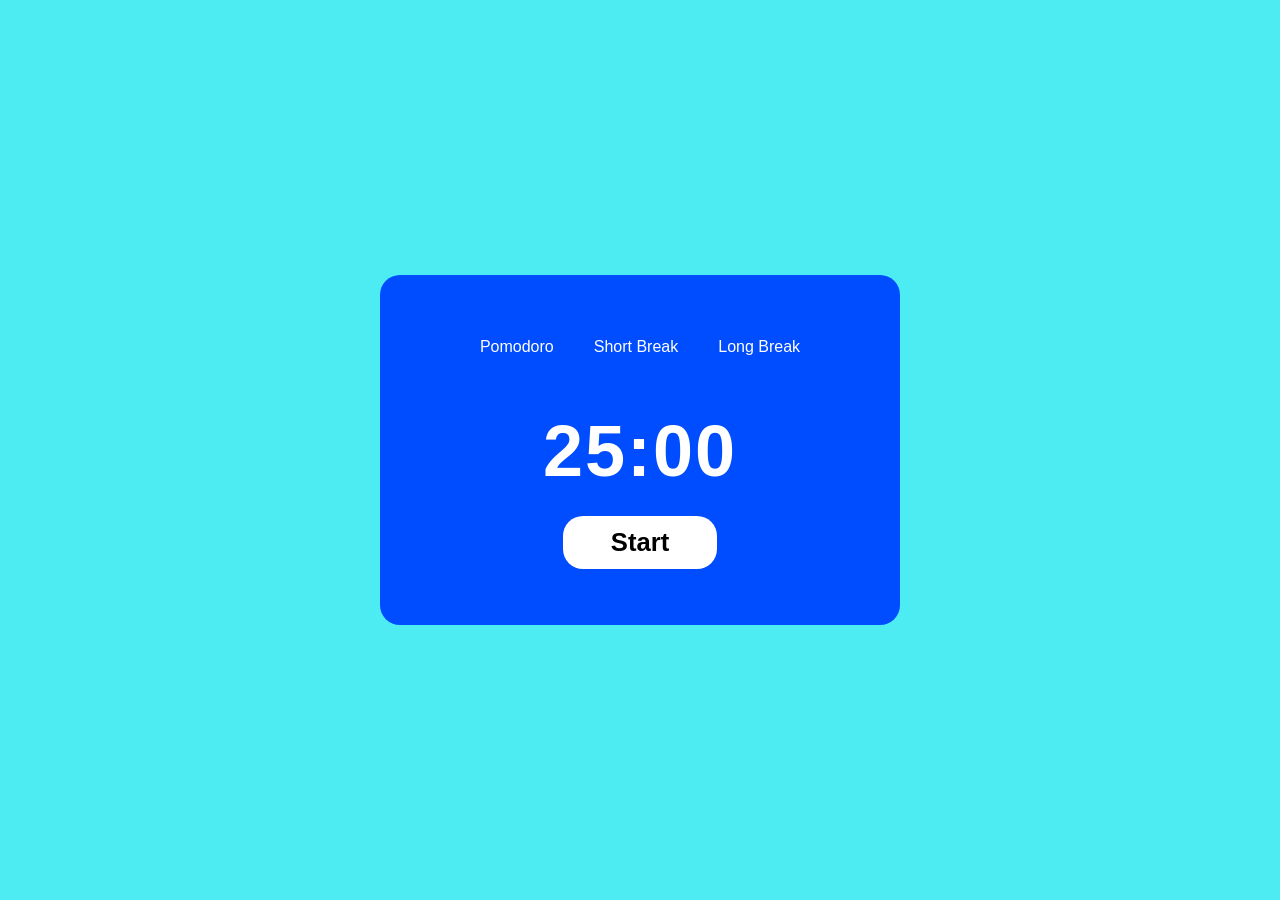
==== Projects/Pomodoro Timer/index.html @ e37a3a76 "Add Pomodoro Timer to Projects folder" ====
<!DOCTYPE html>
<html lang="en">
<head>
  <meta charset="UTF-8">
  <meta name="viewport" content="width=device-width, initial-scale=1.0">
  <title>Pomodoro Timer</title>
  <link rel="stylesheet" href="style.css">
</head>
<body>

  <main class="container">
    <div class="modes">
      <button type="button" class="mode-btn active" id="pomodoro-btn">Pomodoro</button>
      <button type="button" class="mode-btn" id="short-break-btn">Short Break</button>
      <button type="button" class="mode-btn" id="long-break-btn">Long Break</button>
    </div>
    <div id="timer">25:00</div>
    <button type="button" id="start-btn">Start</button>
  </main>

  <script src="script.js"></script>
</body>
</html>
---- Projects/Pomodoro Timer/style.css ----
* {
  box-sizing: border-box;
  margin: 0;
  padding: 0;
}

body {
  font-family: sans-serif;
  min-height: 100vh;
  display: flex;
  justify-content: center;
  align-items: center;
  background-color: rgb(77, 236, 242);
}

.container {
  display: flex;
  flex-direction: column;
  align-items: center;
  justify-content: center;
  gap: 1.5rem;
  background-color: rgb(0, 76, 255);
  padding: 40px 50px;
  width: 90%;
  max-width: 520px;
  min-height: 350px;
  border-radius: 20px;
}

.modes {
  display: flex;
  flex-direction: row;
  flex-wrap: nowrap;
  gap: 0.5rem;
  margin-bottom: 1.5rem;
  justify-content: center;
}

.mode-btn {
  background-color: transparent;
  color: #ffffff;
  border: none;
  font-size: 1rem;
  padding: 6px 16px;
  cursor: pointer;
  border-radius: 20px;
  font-weight: normal;
  white-space: nowrap;
  transition: all 0.2s ease;
}

.mode-btn:hover {
  background-color: rgba(0, 0, 0, 0.1);
}

#timer {
  font-size: 4.5rem;
  font-weight: bold;
  color: #ffffff;
  letter-spacing: 2px;
}

#start-btn {
  font-size: 1.6rem;
  font-weight: bold;
  border-radius: 20px;
  padding: 12px 48px;
  cursor: pointer;
  background-color: #ffffff;
  color: rgb(0, 0, 0);
  border: none;
  transition: all 0.2s ease;
}

#start-btn:hover {
  background-color: #000000;
  color: rgb(254, 254, 255);
  transform: translateY(-2px);
  box-shadow: 0 6px 16px rgba(0, 0, 0, 0.2);
}

@media (max-width: 480px) {
  .container {
    padding: 30px 20px;
    width: 95%;
    min-height: auto;
    gap: 1.2rem;
  }

  .modes {
    flex-direction: column;
    width: 100%;
    align-items: center;
    gap: 0.6rem;
    margin-bottom: 1rem;
  }

  .mode-btn {
    font-size: 1rem;
    padding: 8px 16px;
    width: 100%;
    max-width: 220px;
    text-align: center;
  }

  #pomodoro-btn {
    font-size: 0;
  }

  #pomodoro-btn::before {
    content: "Focus";
    font-size: 1rem;
  }

  #short-break-btn {
    font-size: 0;
  }

  #short-break-btn::before {
    content: "Short";
    font-size: 1rem;
  }

  #long-break-btn {
    font-size: 0;
  }

  #long-break-btn::before {
    content: "Long";
    font-size: 1rem;
  }

  #timer {
    font-size: 3.2rem;
  }

  #start-btn {
    font-size: 1.3rem;
    padding: 10px 36px;
  }
}
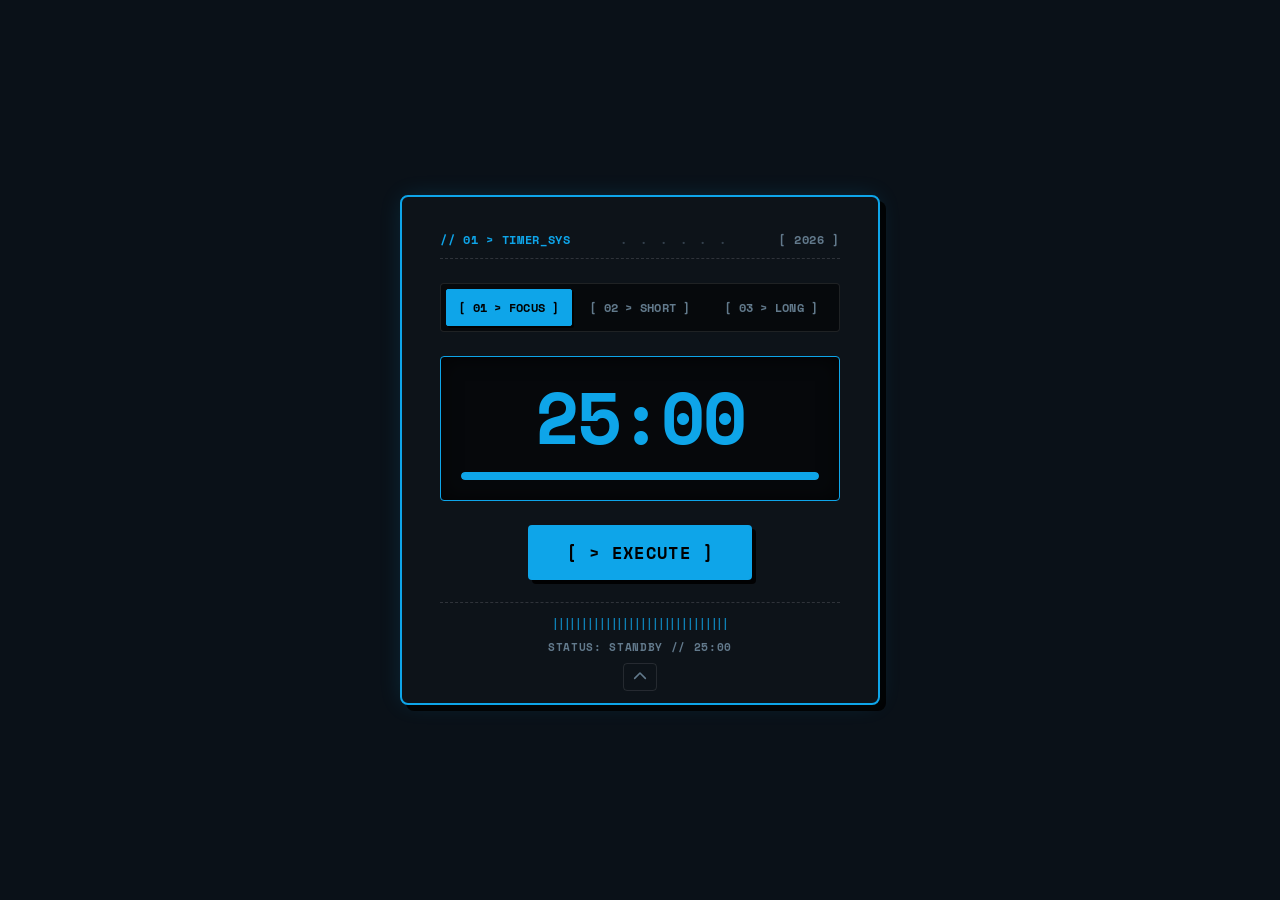
==== commit 4161a668: "Update Pomodoro Timer to Retro Brutalist UI with streamlined single progress bar and responsive layo" ====
--- a/Projects/Pomodoro Timer/index.html
+++ b/Projects/Pomodoro Timer/index.html
@@ -3,21 +3,89 @@
 <head>
   <meta charset="UTF-8">
   <meta name="viewport" content="width=device-width, initial-scale=1.0">
-  <title>Pomodoro Timer</title>
-  <link rel="stylesheet" href="style.css">
+  <title>[ 25:00 ] POMODORO // SYS</title>
+  <link rel="preconnect" href="https://fonts.googleapis.com">
+  <link rel="preconnect" href="https://fonts.gstatic.com" crossorigin>
+  <link href="https://fonts.googleapis.com/css2?family=Space+Mono:ital,wght@0,400;0,700;1,400&display=swap" rel="stylesheet">
+  <link rel="stylesheet" href="style.css?v=3">
 </head>
-<body>
+<body class="theme-pomodoro">
 
-  <main class="container">
-    <div class="modes">
-      <button type="button" class="mode-btn active" id="pomodoro-btn">Pomodoro</button>
-      <button type="button" class="mode-btn" id="short-break-btn">Short Break</button>
-      <button type="button" class="mode-btn" id="long-break-btn">Long Break</button>
+  <main class="container" id="main-container">
+    <!-- Full Expanded View -->
+    <div class="expanded-view" id="expanded-view">
+      
+      <!-- Terminal ASCII Header Meta -->
+      <div class="terminal-header">
+        <span class="term-tag">
+          <span class="text-full">// 01 > TIMER_SYS</span>
+          <span class="text-short">// TIMER_SYS</span>
+        </span>
+        <span class="term-dots">. . . . . .</span>
+        <span class="term-meta">[ 2026 ]</span>
+      </div>
+
+      <!-- Mode Selector Blocks -->
+      <div class="modes">
+        <button type="button" class="mode-btn active" id="pomodoro-btn">
+          <span class="btn-text-full">[ 01 > FOCUS ]</span>
+          <span class="btn-text-short">01 FOCUS</span>
+        </button>
+        <button type="button" class="mode-btn" id="short-break-btn">
+          <span class="btn-text-full">[ 02 > SHORT ]</span>
+          <span class="btn-text-short">02 SHORT</span>
+        </button>
+        <button type="button" class="mode-btn" id="long-break-btn">
+          <span class="btn-text-full">[ 03 > LONG ]</span>
+          <span class="btn-text-short">03 LONG</span>
+        </button>
+      </div>
+
+      <!-- Timer Display & Single Progress Bar -->
+      <div class="timer-box-frame" id="timer-box-frame">
+        <div id="timer">25:00</div>
+        <div class="progress-bar-track">
+          <div class="progress-bar-fill" id="progress-bar-fill"></div>
+        </div>
+      </div>
+
+      <!-- Action Mechanical Button -->
+      <button type="button" id="start-btn">
+        <span class="btn-text-full">[ > EXECUTE ]</span>
+        <span class="btn-text-short">START</span>
+      </button>
+
+      <!-- Terminal ASCII Footer Barcode & Status -->
+      <div class="terminal-footer">
+        <div class="term-barcode" aria-hidden="true">||||||||||||||||||||||||||||||</div>
+        <div class="term-status" id="term-status">
+          <span class="status-full">STATUS: STANDBY // READY</span>
+          <span class="status-short">READY // 25:00</span>
+        </div>
+      </div>
     </div>
-    <div id="timer">25:00</div>
-    <button type="button" id="start-btn">Start</button>
+
+    <!-- Minimal Collapse / Expand Button (Bottom-Center Aligned) -->
+    <button type="button" class="collapse-btn" id="collapse-btn" aria-label="Toggle minimal view" title="Toggle Minimal View">
+      <svg class="collapse-icon-expanded" viewBox="0 0 24 24" width="16" height="16" stroke="currentColor" stroke-width="2.4" fill="none" stroke-linecap="round" stroke-linejoin="round">
+        <polyline points="4 14 12 6 20 14"></polyline>
+      </svg>
+    </button>
+
+    <!-- Ultra-Minimal Collapsed Zen Pill View -->
+    <div class="collapsed-view" id="collapsed-view" role="button" tabindex="0" title="Click to expand">
+      <span class="collapsed-dot"></span>
+      <span class="collapsed-timer" id="collapsed-timer">25:00</span>
+      <span class="collapsed-mode" id="collapsed-mode">
+        <span class="mode-full">// POMODORO</span>
+        <span class="mode-short">// POM</span>
+      </span>
+      <svg class="expand-icon" viewBox="0 0 24 24" width="14" height="14" stroke="currentColor" stroke-width="2.4" fill="none" stroke-linecap="round" stroke-linejoin="round">
+        <polyline points="6 9 12 15 18 9"></polyline>
+      </svg>
+    </div>
   </main>
 
-  <script src="script.js"></script>
+  <script src="script.js?v=3"></script>
 </body>
 </html>
--- a/Projects/Pomodoro Timer/style.css
+++ b/Projects/Pomodoro Timer/style.css
@@ -4,138 +4,610 @@
   padding: 0;
 }
 
+:root {
+  --font-family: 'Space Mono', monospace, ui-monospace, SFMono-Regular, Menlo, monospace;
+  --transition-smooth: 0.5s cubic-bezier(0.4, 0, 0.2, 1);
+}
+
+/* ----------------------------------------------------
+   Brutalist Terminal Color Palettes (Preserved Exact Colors)
+----------------------------------------------------- */
+
+/* Focus / Pomodoro: Electric Lagoon Blue & Deep Midnight Slate */
+body.theme-pomodoro {
+  --bg-color: #0A1118;
+  --card-bg: rgba(14, 20, 26, 0.94);
+  --card-border: #0EA5E9;
+  --card-shadow: 6px 6px 0px rgba(0, 0, 0, 0.85), 0 0 24px -4px rgba(14, 165, 233, 0.2);
+  --text-main: #0EA5E9;
+  --text-muted: #627A8C;
+  --ghost-hover-bg: rgba(14, 165, 233, 0.12);
+  --btn-active-bg: #0EA5E9;
+  --btn-active-text: #000000;
+  --start-btn-bg: #0EA5E9;
+  --start-btn-text: #000000;
+  --start-btn-hover: #38BDF8;
+}
+
+/* Short Break: Sea-Glass Teal & Deep Teal Onyx */
+body.theme-short-break {
+  --bg-color: #0A1313;
+  --card-bg: rgba(14, 22, 22, 0.94);
+  --card-border: #14B8A6;
+  --card-shadow: 6px 6px 0px rgba(0, 0, 0, 0.85), 0 0 24px -4px rgba(20, 184, 166, 0.2);
+  --text-main: #14B8A6;
+  --text-muted: #648280;
+  --ghost-hover-bg: rgba(20, 184, 166, 0.12);
+  --btn-active-bg: #14B8A6;
+  --btn-active-text: #000000;
+  --start-btn-bg: #14B8A6;
+  --start-btn-text: #000000;
+  --start-btn-hover: #2DD4BF;
+}
+
+/* Long Break: Emerald Sage & Deep Forest Charcoal */
+body.theme-long-break {
+  --bg-color: #0D1311;
+  --card-bg: rgba(14, 22, 19, 0.94);
+  --card-border: #10B981;
+  --card-shadow: 6px 6px 0px rgba(0, 0, 0, 0.85), 0 0 24px -4px rgba(16, 185, 129, 0.2);
+  --text-main: #10B981;
+  --text-muted: #658579;
+  --ghost-hover-bg: rgba(16, 185, 129, 0.12);
+  --btn-active-bg: #10B981;
+  --btn-active-text: #000000;
+  --start-btn-bg: #10B981;
+  --start-btn-text: #000000;
+  --start-btn-hover: #34D399;
+}
+
+/* ----------------------------------------------------
+   Base Layout & Animated Background
+----------------------------------------------------- */
+
 body {
-  font-family: sans-serif;
+  font-family: var(--font-family);
   min-height: 100vh;
   display: flex;
   justify-content: center;
   align-items: center;
-  background-color: rgb(77, 236, 242);
-}
-
+  background-color: var(--bg-color);
+  color: var(--text-main);
+  transition: background-color var(--transition-smooth), color var(--transition-smooth);
+  padding: 1.5rem;
+  -webkit-font-smoothing: antialiased;
+}
+
+/* Brutalist Technical Container */
 .container {
+  position: relative;
   display: flex;
   flex-direction: column;
   align-items: center;
   justify-content: center;
+  gap: 1.6rem;
+  background-color: var(--card-bg);
+  backdrop-filter: blur(16px);
+  -webkit-backdrop-filter: blur(16px);
+  border: 2px solid var(--card-border);
+  box-shadow: var(--card-shadow);
+  padding: 34px 38px 48px 38px;
+  width: 100%;
+  max-width: 480px;
+  border-radius: 8px;
+  transition: max-width 0.4s cubic-bezier(0.4, 0, 0.2, 1),
+              padding 0.4s cubic-bezier(0.4, 0, 0.2, 1),
+              border-radius 0.4s cubic-bezier(0.4, 0, 0.2, 1),
+              background-color var(--transition-smooth),
+              border-color var(--transition-smooth),
+              box-shadow var(--transition-smooth),
+              transform 0.2s ease;
+}
+
+/* Minimal Collapse Trigger Button (Permanent Bottom-Center Alignment) */
+.collapse-btn {
+  position: absolute;
+  bottom: 12px;
+  left: 50%;
+  transform: translateX(-50%);
+  background: transparent;
+  border: 1px solid rgba(255, 255, 255, 0.1);
+  color: var(--text-muted);
+  padding: 5px 8px;
+  border-radius: 4px;
+  cursor: pointer;
+  display: flex;
+  align-items: center;
+  justify-content: center;
+  transition: all 0.2s ease;
+  z-index: 10;
+}
+
+.collapse-btn:hover {
+  color: var(--text-main);
+  background: rgba(255, 255, 255, 0.08);
+  border-color: var(--btn-active-bg);
+  transform: translateX(-50%) scale(1.1);
+}
+
+.collapse-btn:active {
+  transform: translateX(-50%) scale(0.92);
+}
+
+/* Expanded View Content */
+.expanded-view {
+  display: flex;
+  flex-direction: column;
+  align-items: center;
   gap: 1.5rem;
-  background-color: rgb(0, 76, 255);
-  padding: 40px 50px;
-  width: 90%;
-  max-width: 520px;
-  min-height: 350px;
-  border-radius: 20px;
-}
+  width: 100%;
+  opacity: 1;
+  transition: opacity 0.3s ease;
+}
+
+/* Terminal Header Metadata */
+.terminal-header {
+  display: flex;
+  justify-content: space-between;
+  align-items: center;
+  width: 100%;
+  font-size: 0.72rem;
+  font-weight: 700;
+  letter-spacing: 0.06em;
+  color: var(--text-muted);
+  padding-bottom: 10px;
+  border-bottom: 1px dashed rgba(255, 255, 255, 0.14);
+  gap: 0.4rem;
+  white-space: nowrap;
+}
+
+.term-tag {
+  color: var(--text-main);
+  flex-shrink: 0;
+}
+
+.term-dots {
+  flex: 1;
+  text-align: center;
+  letter-spacing: 0.25em;
+  opacity: 0.45;
+  overflow: hidden;
+  text-overflow: clip;
+  white-space: nowrap;
+  user-select: none;
+}
+
+.term-meta {
+  color: var(--text-muted);
+  flex-shrink: 0;
+}
+
+/* Terminal Footer Barcode & Status */
+.terminal-footer {
+  display: flex;
+  flex-direction: column;
+  align-items: center;
+  gap: 6px;
+  width: 100%;
+  padding-top: 12px;
+  border-top: 1px dashed rgba(255, 255, 255, 0.14);
+  margin-top: -2px;
+}
+
+.term-barcode {
+  font-size: 0.7rem;
+  letter-spacing: -0.1em;
+  color: var(--btn-active-bg);
+  opacity: 0.75;
+  font-weight: 700;
+  overflow: hidden;
+  white-space: nowrap;
+  width: 100%;
+  text-align: center;
+  user-select: none;
+}
+
+.term-status {
+  font-size: 0.7rem;
+  font-weight: 700;
+  letter-spacing: 0.06em;
+  color: var(--text-muted);
+  text-transform: uppercase;
+  text-align: center;
+  white-space: nowrap;
+  overflow: hidden;
+  text-overflow: ellipsis;
+  max-width: 100%;
+}
+
+/* Collapsed Mini Zen Pill View */
+.collapsed-view {
+  display: none;
+  align-items: center;
+  justify-content: space-between;
+  gap: 0.85rem;
+  width: 100%;
+  cursor: pointer;
+  user-select: none;
+  opacity: 0;
+  transition: opacity 0.3s ease;
+}
+
+.collapsed-dot {
+  width: 8px;
+  height: 8px;
+  border-radius: 2px;
+  background-color: var(--btn-active-bg);
+  box-shadow: 0 0 10px var(--btn-active-bg);
+  flex-shrink: 0;
+}
+
+.collapsed-timer {
+  font-size: 1.22rem;
+  font-weight: 700;
+  color: var(--text-main);
+  letter-spacing: -0.02em;
+  font-variant-numeric: tabular-nums;
+  line-height: 1;
+}
+
+.collapsed-mode {
+  font-size: 0.75rem;
+  font-weight: 700;
+  color: var(--text-muted);
+  text-transform: uppercase;
+  letter-spacing: 0.08em;
+  white-space: nowrap;
+}
+
+.mode-short {
+  display: none;
+}
+
+.mode-full {
+  display: inline;
+}
+
+.expand-icon {
+  color: var(--text-muted);
+  transition: transform 0.2s ease, color 0.2s ease;
+  flex-shrink: 0;
+}
+
+/* Collapsed State Transformations */
+.container.is-collapsed {
+  max-width: 255px;
+  padding: 10px 18px;
+  border-radius: 4px;
+  gap: 0;
+  cursor: pointer;
+  box-shadow: 4px 4px 0px rgba(0, 0, 0, 0.9), 0 0 16px -2px var(--btn-active-bg);
+}
+
+.container.is-collapsed:hover {
+  transform: translate(-1px, -1px);
+  box-shadow: 5px 5px 0px rgba(0, 0, 0, 0.95), 0 0 22px -2px var(--btn-active-bg);
+}
+
+.container.is-collapsed .collapse-btn,
+.container.is-collapsed .expanded-view {
+  display: none;
+}
+
+.container.is-collapsed .collapsed-view {
+  display: flex;
+  opacity: 1;
+}
+
+.container.is-collapsed:hover .expand-icon {
+  transform: translateY(2px);
+  color: var(--text-main);
+}
+
+/* ----------------------------------------------------
+   Mode Switcher Ghost Buttons (Terminal Selectors)
+----------------------------------------------------- */
 
 .modes {
-  display: flex;
-  flex-direction: row;
-  flex-wrap: nowrap;
-  gap: 0.5rem;
-  margin-bottom: 1.5rem;
+  display: grid;
+  grid-template-columns: repeat(3, 1fr);
+  align-items: center;
+  gap: 0.35rem;
+  width: 100%;
+  background-color: rgba(0, 0, 0, 0.5);
+  padding: 5px;
+  border-radius: 4px;
+  border: 1px solid rgba(255, 255, 255, 0.1);
+  transition: all var(--transition-smooth);
+}
+
+.mode-btn {
+  display: flex;
+  align-items: center;
   justify-content: center;
-}
-
-.mode-btn {
+  text-align: center;
   background-color: transparent;
-  color: #ffffff;
-  border: none;
-  font-size: 1rem;
-  padding: 6px 16px;
+  color: var(--text-muted);
+  border: 1px solid transparent;
+  font-family: inherit;
+  font-size: clamp(0.72rem, 1.8vw, 0.78rem);
+  font-weight: 700;
+  padding: 8px 4px;
   cursor: pointer;
-  border-radius: 20px;
-  font-weight: normal;
+  border-radius: 2px;
   white-space: nowrap;
-  transition: all 0.2s ease;
-}
-
-.mode-btn:hover {
-  background-color: rgba(0, 0, 0, 0.1);
+  letter-spacing: 0.02em;
+  text-transform: uppercase;
+  overflow: hidden;
+  text-overflow: ellipsis;
+  transition: all 0.1s steps(2);
+}
+
+.mode-btn:hover:not(.active) {
+  background-color: var(--ghost-hover-bg);
+  color: #FFFFFF;
+  border-color: rgba(255, 255, 255, 0.15);
+}
+
+.mode-btn.active {
+  background-color: var(--btn-active-bg);
+  color: #000000;
+  border-color: var(--btn-active-bg);
+  box-shadow: 2px 2px 0px rgba(0, 0, 0, 0.9);
+}
+
+/* ----------------------------------------------------
+   Timer Display & Clean Single Progress Bar
+----------------------------------------------------- */
+
+.timer-box-frame {
+  display: flex;
+  flex-direction: column;
+  align-items: center;
+  justify-content: center;
+  width: 100%;
+  background-color: rgba(0, 0, 0, 0.55);
+  border: 1px solid var(--card-border);
+  border-radius: 4px;
+  padding: 24px 20px 20px 20px;
+  gap: 1.2rem;
+  box-shadow: inset 0 0 20px rgba(0, 0, 0, 0.7);
+  transition: border-color var(--transition-smooth);
 }
 
 #timer {
+  font-family: inherit;
   font-size: 4.5rem;
-  font-weight: bold;
-  color: #ffffff;
-  letter-spacing: 2px;
-}
+  font-weight: 700;
+  color: var(--text-main);
+  letter-spacing: -0.03em;
+  font-variant-numeric: tabular-nums;
+  line-height: 1;
+  user-select: none;
+  text-align: center;
+  transition: color var(--transition-smooth);
+}
+
+/* Simple Single Progress Bar Track & Fill */
+.progress-bar-track {
+  width: 100%;
+  height: 8px;
+  background-color: rgba(255, 255, 255, 0.1);
+  border-radius: 4px;
+  overflow: hidden;
+}
+
+.progress-bar-fill {
+  height: 100%;
+  width: 100%;
+  background-color: var(--btn-active-bg);
+  border-radius: 4px;
+  transition: width 0.08s linear, background-color var(--transition-smooth);
+}
+
+/* ----------------------------------------------------
+   Start / Action Mechanical Brutalist Button
+----------------------------------------------------- */
 
 #start-btn {
-  font-size: 1.6rem;
-  font-weight: bold;
-  border-radius: 20px;
-  padding: 12px 48px;
+  display: inline-flex;
+  align-items: center;
+  justify-content: center;
+  font-family: inherit;
+  font-size: 1.08rem;
+  font-weight: 700;
+  letter-spacing: 0.08em;
+  text-transform: uppercase;
+  border-radius: 4px;
+  padding: 13px 36px;
+  min-width: 220px;
+  max-width: 100%;
   cursor: pointer;
-  background-color: #ffffff;
-  color: rgb(0, 0, 0);
-  border: none;
-  transition: all 0.2s ease;
+  background-color: var(--start-btn-bg);
+  color: #000000;
+  border: 2px solid var(--btn-active-bg);
+  box-shadow: 4px 4px 0px rgba(0, 0, 0, 0.9);
+  transition: transform 0.1s steps(2),
+              box-shadow 0.1s steps(2),
+              background-color var(--transition-smooth);
+  will-change: transform, box-shadow;
+  white-space: nowrap;
 }
 
 #start-btn:hover {
-  background-color: #000000;
-  color: rgb(254, 254, 255);
-  transform: translateY(-2px);
-  box-shadow: 0 6px 16px rgba(0, 0, 0, 0.2);
-}
+  background-color: var(--start-btn-hover);
+  transform: translate(-2px, -2px);
+  box-shadow: 6px 6px 0px rgba(0, 0, 0, 0.9);
+}
+
+#start-btn:active {
+  transform: translate(3px, 3px);
+  box-shadow: 1px 1px 0px rgba(0, 0, 0, 0.9);
+}
+
+/* ----------------------------------------------------
+   Responsive Full/Short Text Toggles
+----------------------------------------------------- */
+
+.text-short,
+.btn-text-short,
+.status-short {
+  display: none;
+}
+
+.text-full,
+.btn-text-full,
+.status-full {
+  display: inline;
+}
+
+/* ----------------------------------------------------
+   Responsive Mobile Adjustments (Brutalist Terminal Layout)
+----------------------------------------------------- */
 
 @media (max-width: 480px) {
+  .text-full,
+  .btn-text-full,
+  .status-full {
+    display: none !important;
+  }
+
+  .text-short,
+  .btn-text-short,
+  .status-short {
+    display: inline !important;
+  }
+
   .container {
-    padding: 30px 20px;
-    width: 95%;
-    min-height: auto;
+    width: 100%;
+    max-width: 320px;
+    padding: 22px 18px 46px 18px;
+    border-radius: 6px;
     gap: 1.2rem;
   }
 
+  /* Terminal Header on mobile: Show ONLY // TIMER_SYS */
+  .term-dots,
+  .term-meta {
+    display: none !important;
+  }
+
+  .terminal-header {
+    justify-content: center;
+    width: 100%;
+    text-align: center;
+  }
+
+  .term-tag {
+    font-size: 0.75rem;
+    letter-spacing: 0.08em;
+    text-align: center;
+    width: 100%;
+  }
+
   .modes {
+    display: flex;
     flex-direction: column;
     width: 100%;
+    align-items: stretch;
+    gap: 0.35rem;
+    padding: 4px;
+    border-radius: 4px;
+  }
+
+  .mode-btn {
+    width: 100%;
+    text-align: center;
+    padding: 9px 12px;
+    font-size: 0.8rem;
+    letter-spacing: 0.04em;
+  }
+
+  /* Brutalist Timer Box on Mobile */
+  .timer-box-frame {
+    padding: 16px 14px 14px 14px;
+    gap: 0.75rem;
+    border-radius: 4px;
+  }
+
+  /* Perfectly Centered & Sized Timer Display */
+  #timer {
+    font-size: clamp(2.4rem, 12vw, 3.0rem);
+    text-align: center;
+    width: 100%;
+    letter-spacing: -0.01em;
+    line-height: 1;
+    display: flex;
     align-items: center;
-    gap: 0.6rem;
-    margin-bottom: 1rem;
-  }
-
-  .mode-btn {
-    font-size: 1rem;
-    padding: 8px 16px;
+    justify-content: center;
+    margin: 0 auto;
+  }
+
+  .progress-bar-track {
+    height: 6px;
+  }
+
+  #start-btn {
+    font-size: 0.96rem;
+    padding: 11px 24px;
     width: 100%;
-    max-width: 220px;
-    text-align: center;
-  }
-
-  #pomodoro-btn {
-    font-size: 0;
-  }
-
-  #pomodoro-btn::before {
-    content: "Focus";
-    font-size: 1rem;
-  }
-
-  #short-break-btn {
-    font-size: 0;
-  }
-
-  #short-break-btn::before {
-    content: "Short";
-    font-size: 1rem;
-  }
-
-  #long-break-btn {
-    font-size: 0;
-  }
-
-  #long-break-btn::before {
-    content: "Long";
-    font-size: 1rem;
-  }
-
-  #timer {
-    font-size: 3.2rem;
-  }
-
-  #start-btn {
-    font-size: 1.3rem;
-    padding: 10px 36px;
-  }
-}
+    max-width: 190px;
+    min-width: unset;
+    letter-spacing: 0.08em;
+  }
+
+  /* Terminal Footer on Mobile */
+  .terminal-footer {
+    gap: 5px;
+    padding-top: 10px;
+  }
+
+  .term-barcode {
+    font-size: 0.62rem;
+    letter-spacing: 0.02em;
+  }
+
+  .term-status {
+    font-size: 0.68rem;
+    letter-spacing: 0.04em;
+  }
+
+  /* Collapse Chevron Button: Bottom Spacing on Mobile */
+  .collapse-btn {
+    bottom: 10px;
+  }
+
+  /* Collapsed Capsule Mobile Optimization: 3-Letter Shortform & Fit */
+  .mode-full {
+    display: none !important;
+  }
+
+  .mode-short {
+    display: inline !important;
+  }
+
+  .container.is-collapsed {
+    max-width: 200px;
+    padding: 9px 14px !important;
+    gap: 0;
+    border-radius: 4px;
+  }
+
+  .container.is-collapsed .collapse-btn {
+    display: none !important;
+  }
+
+  .collapsed-view {
+    gap: 0.65rem;
+  }
+
+  .collapsed-timer {
+    font-size: 1.12rem;
+    letter-spacing: -0.01em;
+  }
+
+  .collapsed-mode {
+    font-size: 0.72rem;
+    letter-spacing: 0.08em;
+  }
+}
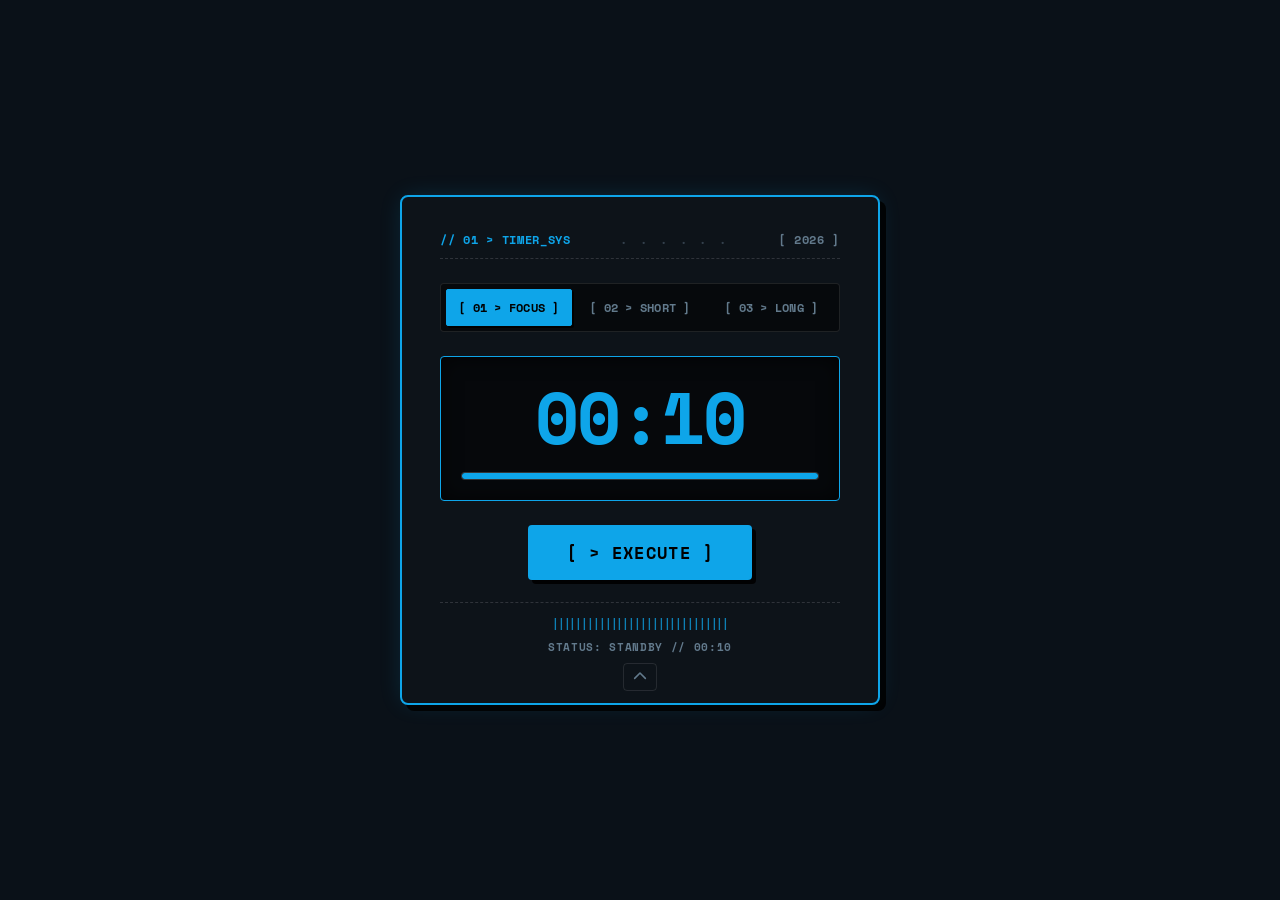
==== commit 1a080334: "Fix progress bar rendering, interval synchronization, and sub-second precision" ====
--- a/Projects/Pomodoro Timer/index.html
+++ b/Projects/Pomodoro Timer/index.html
@@ -3,11 +3,11 @@
 <head>
   <meta charset="UTF-8">
   <meta name="viewport" content="width=device-width, initial-scale=1.0">
-  <title>[ 25:00 ] POMODORO // SYS</title>
+  <title>[ 00:10 ] POMODORO // SYS</title>
   <link rel="preconnect" href="https://fonts.googleapis.com">
   <link rel="preconnect" href="https://fonts.gstatic.com" crossorigin>
   <link href="https://fonts.googleapis.com/css2?family=Space+Mono:ital,wght@0,400;0,700;1,400&display=swap" rel="stylesheet">
-  <link rel="stylesheet" href="style.css?v=3">
+  <link rel="stylesheet" href="style.css?v=5">
 </head>
 <body class="theme-pomodoro">
 
@@ -43,8 +43,8 @@
 
       <!-- Timer Display & Single Progress Bar -->
       <div class="timer-box-frame" id="timer-box-frame">
-        <div id="timer">25:00</div>
-        <div class="progress-bar-track">
+        <div id="timer">00:10</div>
+        <div class="progress-bar-track" role="progressbar" aria-valuenow="100" aria-valuemin="0" aria-valuemax="100" aria-label="Timer Progress">
           <div class="progress-bar-fill" id="progress-bar-fill"></div>
         </div>
       </div>
@@ -60,7 +60,7 @@
         <div class="term-barcode" aria-hidden="true">||||||||||||||||||||||||||||||</div>
         <div class="term-status" id="term-status">
           <span class="status-full">STATUS: STANDBY // READY</span>
-          <span class="status-short">READY // 25:00</span>
+          <span class="status-short">READY // 00:10</span>
         </div>
       </div>
     </div>
@@ -75,7 +75,7 @@
     <!-- Ultra-Minimal Collapsed Zen Pill View -->
     <div class="collapsed-view" id="collapsed-view" role="button" tabindex="0" title="Click to expand">
       <span class="collapsed-dot"></span>
-      <span class="collapsed-timer" id="collapsed-timer">25:00</span>
+      <span class="collapsed-timer" id="collapsed-timer">00:10</span>
       <span class="collapsed-mode" id="collapsed-mode">
         <span class="mode-full">// POMODORO</span>
         <span class="mode-short">// POM</span>
@@ -86,6 +86,6 @@
     </div>
   </main>
 
-  <script src="script.js?v=3"></script>
+  <script src="script.js?v=5"></script>
 </body>
 </html>
--- a/Projects/Pomodoro Timer/style.css
+++ b/Projects/Pomodoro Timer/style.css
@@ -392,17 +392,21 @@
 .progress-bar-track {
   width: 100%;
   height: 8px;
-  background-color: rgba(255, 255, 255, 0.1);
+  background-color: rgba(0, 0, 0, 0.65);
+  border: 1px solid rgba(255, 255, 255, 0.2);
   border-radius: 4px;
   overflow: hidden;
+  box-shadow: inset 0 1px 3px rgba(0, 0, 0, 0.85);
+  position: relative;
 }
 
 .progress-bar-fill {
   height: 100%;
   width: 100%;
   background-color: var(--btn-active-bg);
-  border-radius: 4px;
-  transition: width 0.08s linear, background-color var(--transition-smooth);
+  box-shadow: 0 0 8px var(--btn-active-bg);
+  border-radius: 2px;
+  transition: background-color var(--transition-smooth);
 }
 
 /* ----------------------------------------------------
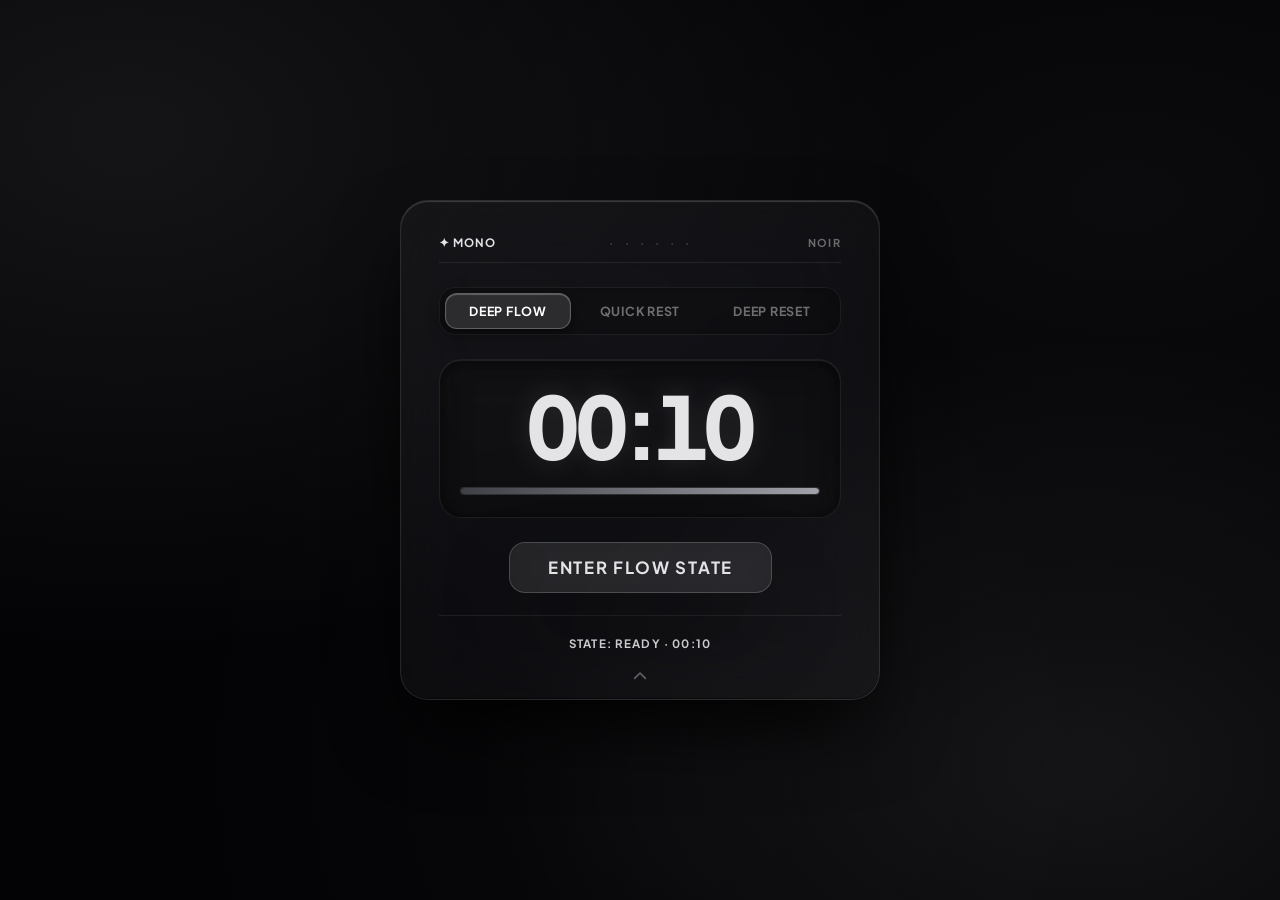
==== commit 4de19ece: "Update Pomodoro Timer to Monochrome Smoked Frosted Glass UI with minimal floating controls" ====
--- a/Projects/Pomodoro Timer/index.html
+++ b/Projects/Pomodoro Timer/index.html
@@ -3,11 +3,11 @@
 <head>
   <meta charset="UTF-8">
   <meta name="viewport" content="width=device-width, initial-scale=1.0">
-  <title>[ 00:10 ] POMODORO // SYS</title>
+  <title>00:10 · Monochrome Glass</title>
   <link rel="preconnect" href="https://fonts.googleapis.com">
   <link rel="preconnect" href="https://fonts.gstatic.com" crossorigin>
-  <link href="https://fonts.googleapis.com/css2?family=Space+Mono:ital,wght@0,400;0,700;1,400&display=swap" rel="stylesheet">
-  <link rel="stylesheet" href="style.css?v=5">
+  <link href="https://fonts.googleapis.com/css2?family=Plus+Jakarta+Sans:wght@400;500;600;700;800&family=Space+Mono:wght@400;700&display=swap" rel="stylesheet">
+  <link rel="stylesheet" href="style.css?v=16">
 </head>
 <body class="theme-pomodoro">
 
@@ -15,33 +15,33 @@
     <!-- Full Expanded View -->
     <div class="expanded-view" id="expanded-view">
       
-      <!-- Terminal ASCII Header Meta -->
+      <!-- Frosted Glass Monolithic Header -->
       <div class="terminal-header">
         <span class="term-tag">
-          <span class="text-full">// 01 > TIMER_SYS</span>
-          <span class="text-short">// TIMER_SYS</span>
+          <span class="text-full">✦ MONO </span>
+          <span class="text-short">✦ MONO</span>
         </span>
-        <span class="term-dots">. . . . . .</span>
-        <span class="term-meta">[ 2026 ]</span>
+        <span class="term-dots">· · · · · ·</span>
+        <span class="term-meta">NOIR </span>
       </div>
 
       <!-- Mode Selector Blocks -->
       <div class="modes">
         <button type="button" class="mode-btn active" id="pomodoro-btn">
-          <span class="btn-text-full">[ 01 > FOCUS ]</span>
-          <span class="btn-text-short">01 FOCUS</span>
+          <span class="btn-text-full">DEEP FLOW</span>
+          <span class="btn-text-short">FLOW</span>
         </button>
         <button type="button" class="mode-btn" id="short-break-btn">
-          <span class="btn-text-full">[ 02 > SHORT ]</span>
-          <span class="btn-text-short">02 SHORT</span>
+          <span class="btn-text-full">QUICK REST</span>
+          <span class="btn-text-short">REST</span>
         </button>
         <button type="button" class="mode-btn" id="long-break-btn">
-          <span class="btn-text-full">[ 03 > LONG ]</span>
-          <span class="btn-text-short">03 LONG</span>
+          <span class="btn-text-full">DEEP RESET</span>
+          <span class="btn-text-short">RESET</span>
         </button>
       </div>
 
-      <!-- Timer Display & Single Progress Bar -->
+      <!-- Timer Display & Glowing Progress Bar -->
       <div class="timer-box-frame" id="timer-box-frame">
         <div id="timer">00:10</div>
         <div class="progress-bar-track" role="progressbar" aria-valuenow="100" aria-valuemin="0" aria-valuemax="100" aria-label="Timer Progress">
@@ -49,18 +49,18 @@
         </div>
       </div>
 
-      <!-- Action Mechanical Button -->
+      <!-- Action Button -->
       <button type="button" id="start-btn">
-        <span class="btn-text-full">[ > EXECUTE ]</span>
-        <span class="btn-text-short">START</span>
+        <span class="btn-text-full">ENTER FLOW STATE</span>
+        <span class="btn-text-short">ENTER FLOW</span>
       </button>
 
-      <!-- Terminal ASCII Footer Barcode & Status -->
+      <!-- Ambient Glass Footer & Status -->
       <div class="terminal-footer">
-        <div class="term-barcode" aria-hidden="true">||||||||||||||||||||||||||||||</div>
+        <div class="term-barcode" aria-hidden="true"></div>
         <div class="term-status" id="term-status">
-          <span class="status-full">STATUS: STANDBY // READY</span>
-          <span class="status-short">READY // 00:10</span>
+          <span class="status-full">STATE: READY · 00:10</span>
+          <span class="status-short">READY · 00:10</span>
         </div>
       </div>
     </div>
@@ -77,8 +77,8 @@
       <span class="collapsed-dot"></span>
       <span class="collapsed-timer" id="collapsed-timer">00:10</span>
       <span class="collapsed-mode" id="collapsed-mode">
-        <span class="mode-full">// POMODORO</span>
-        <span class="mode-short">// POM</span>
+        <span class="mode-full">DEEP FLOW</span>
+        <span class="mode-short">FLOW</span>
       </span>
       <svg class="expand-icon" viewBox="0 0 24 24" width="14" height="14" stroke="currentColor" stroke-width="2.4" fill="none" stroke-linecap="round" stroke-linejoin="round">
         <polyline points="6 9 12 15 18 9"></polyline>
@@ -86,6 +86,6 @@
     </div>
   </main>
 
-  <script src="script.js?v=5"></script>
+  <script src="script.js?v=10"></script>
 </body>
 </html>
--- a/Projects/Pomodoro Timer/style.css
+++ b/Projects/Pomodoro Timer/style.css
@@ -5,80 +5,94 @@
 }
 
 :root {
-  --font-family: 'Space Mono', monospace, ui-monospace, SFMono-Regular, Menlo, monospace;
+  --font-display: 'Plus Jakarta Sans', -apple-system, BlinkMacSystemFont, 'Segoe UI', Roboto, sans-serif;
+  --font-mono: 'Space Mono', monospace;
   --transition-smooth: 0.5s cubic-bezier(0.4, 0, 0.2, 1);
 }
 
 /* ----------------------------------------------------
-   Brutalist Terminal Color Palettes (Preserved Exact Colors)
------------------------------------------------------ */
-
-/* Focus / Pomodoro: Electric Lagoon Blue & Deep Midnight Slate */
-body.theme-pomodoro {
-  --bg-color: #0A1118;
-  --card-bg: rgba(14, 20, 26, 0.94);
-  --card-border: #0EA5E9;
-  --card-shadow: 6px 6px 0px rgba(0, 0, 0, 0.85), 0 0 24px -4px rgba(14, 165, 233, 0.2);
-  --text-main: #0EA5E9;
-  --text-muted: #627A8C;
-  --ghost-hover-bg: rgba(14, 165, 233, 0.12);
-  --btn-active-bg: #0EA5E9;
-  --btn-active-text: #000000;
-  --start-btn-bg: #0EA5E9;
-  --start-btn-text: #000000;
-  --start-btn-hover: #38BDF8;
-}
-
-/* Short Break: Sea-Glass Teal & Deep Teal Onyx */
-body.theme-short-break {
-  --bg-color: #0A1313;
-  --card-bg: rgba(14, 22, 22, 0.94);
-  --card-border: #14B8A6;
-  --card-shadow: 6px 6px 0px rgba(0, 0, 0, 0.85), 0 0 24px -4px rgba(20, 184, 166, 0.2);
-  --text-main: #14B8A6;
-  --text-muted: #648280;
-  --ghost-hover-bg: rgba(20, 184, 166, 0.12);
-  --btn-active-bg: #14B8A6;
-  --btn-active-text: #000000;
-  --start-btn-bg: #14B8A6;
-  --start-btn-text: #000000;
-  --start-btn-hover: #2DD4BF;
-}
-
-/* Long Break: Emerald Sage & Deep Forest Charcoal */
+   Unified Obsidian Smoked Glass Palette (Long Break Palette)
+   Deep midnight void with ultra-sheer frosted glass across all modes
+----------------------------------------------------- */
+
+body.theme-pomodoro,
+body.theme-short-break,
 body.theme-long-break {
-  --bg-color: #0D1311;
-  --card-bg: rgba(14, 22, 19, 0.94);
-  --card-border: #10B981;
-  --card-shadow: 6px 6px 0px rgba(0, 0, 0, 0.85), 0 0 24px -4px rgba(16, 185, 129, 0.2);
-  --text-main: #10B981;
-  --text-muted: #658579;
-  --ghost-hover-bg: rgba(16, 185, 129, 0.12);
-  --btn-active-bg: #10B981;
-  --btn-active-text: #000000;
-  --start-btn-bg: #10B981;
-  --start-btn-text: #000000;
-  --start-btn-hover: #34D399;
-}
-
-/* ----------------------------------------------------
-   Base Layout & Animated Background
+  --bg-color: #030305;
+  --orb-1: rgba(255, 255, 255, 0.07);
+  --orb-2: rgba(200, 205, 215, 0.04);
+  --orb-3: rgba(220, 225, 235, 0.02);
+  --card-bg: rgba(255, 255, 255, 0.035);
+  --card-border: rgba(255, 255, 255, 0.1);
+  --card-shadow: 0 36px 80px -16px rgba(0, 0, 0, 0.95);
+  --card-inner-top: rgba(255, 255, 255, 0.18);
+  --card-inner-bottom: rgba(0, 0, 0, 0.4);
+  --text-main: #E4E4E7;
+  --text-muted: rgba(255, 255, 255, 0.38);
+  --header-border: rgba(255, 255, 255, 0.08);
+  --well-bg: rgba(0, 0, 0, 0.35);
+  --well-border: rgba(255, 255, 255, 0.08);
+  --well-inner-shadow: inset 0 2px 10px rgba(0, 0, 0, 0.5);
+  --track-bg: rgba(255, 255, 255, 0.05);
+  --track-border: rgba(255, 255, 255, 0.09);
+  --progress-gradient: linear-gradient(90deg, #3F3F46, #A1A1AA);
+  --accent-glow: rgba(255, 255, 255, 0.18);
+  --timer-shadow: 0 0 25px rgba(255, 255, 255, 0.12);
+  --modes-tray-bg: rgba(0, 0, 0, 0.35);
+  --modes-tray-border: rgba(255, 255, 255, 0.07);
+  --mode-btn-color: rgba(255, 255, 255, 0.4);
+  --mode-btn-hover-bg: rgba(255, 255, 255, 0.05);
+  --mode-btn-hover-color: #E4E4E7;
+  --mode-btn-active-bg: rgba(255, 255, 255, 0.12);
+  --mode-btn-active-border: rgba(255, 255, 255, 0.24);
+  --mode-btn-active-color: #FFFFFF;
+  --mode-btn-active-shadow: 0 4px 16px rgba(0, 0, 0, 0.5), inset 0 1px 1px rgba(255, 255, 255, 0.25);
+  --btn-bg: rgba(255, 255, 255, 0.08);
+  --btn-border: rgba(255, 255, 255, 0.18);
+  --btn-color: #E4E4E7;
+  --btn-hover-bg: rgba(255, 255, 255, 0.15);
+  --btn-hover-border: rgba(255, 255, 255, 0.3);
+  --btn-hover-shadow: 0 16px 40px -4px rgba(0, 0, 0, 0.7);
+  --btn-active-shadow: 0 6px 20px -2px rgba(0, 0, 0, 0.7);
+  --collapse-btn-bg: rgba(255, 255, 255, 0.05);
+  --collapse-btn-border: rgba(255, 255, 255, 0.1);
+  --collapse-btn-color: rgba(255, 255, 255, 0.35);
+  --collapse-btn-hover-bg: rgba(255, 255, 255, 0.12);
+  --collapse-btn-hover-color: #E4E4E7;
+  --dot-color: #A1A1AA;
+  --dot-glow: rgba(255, 255, 255, 0.2);
+}
+
+/* ----------------------------------------------------
+   Atmospheric Layered Aura Backdrop
 ----------------------------------------------------- */
 
 body {
-  font-family: var(--font-family);
+  font-family: var(--font-display);
   min-height: 100vh;
   display: flex;
   justify-content: center;
   align-items: center;
   background-color: var(--bg-color);
+  background-image: 
+    radial-gradient(at 10% 15%, var(--orb-1) 0px, transparent 48%),
+    radial-gradient(at 88% 22%, var(--orb-2) 0px, transparent 46%),
+    radial-gradient(at 50% 85%, var(--orb-3) 0px, transparent 52%),
+    radial-gradient(at 85% 85%, var(--orb-1) 0px, transparent 40%);
+  background-attachment: fixed;
+  background-size: cover;
   color: var(--text-main);
-  transition: background-color var(--transition-smooth), color var(--transition-smooth);
+  transition: background-color 0.6s cubic-bezier(0.4, 0, 0.2, 1),
+              color 0.4s ease;
   padding: 1.5rem;
   -webkit-font-smoothing: antialiased;
-}
-
-/* Brutalist Technical Container */
+  overflow-x: hidden;
+}
+
+/* ----------------------------------------------------
+   Heavy Frosted Glass Monolithic Container
+----------------------------------------------------- */
+
 .container {
   position: relative;
   display: flex;
@@ -86,15 +100,18 @@
   align-items: center;
   justify-content: center;
   gap: 1.6rem;
-  background-color: var(--card-bg);
-  backdrop-filter: blur(16px);
-  -webkit-backdrop-filter: blur(16px);
-  border: 2px solid var(--card-border);
-  box-shadow: var(--card-shadow);
+  background: var(--card-bg);
+  backdrop-filter: blur(40px) saturate(200%);
+  -webkit-backdrop-filter: blur(40px) saturate(200%);
+  border: 1px solid var(--card-border);
+  box-shadow: 
+    var(--card-shadow),
+    inset 0 1px 1px 0 var(--card-inner-top),
+    inset 0 -1px 1px 0 var(--card-inner-bottom);
   padding: 34px 38px 48px 38px;
   width: 100%;
   max-width: 480px;
-  border-radius: 8px;
+  border-radius: 28px;
   transition: max-width 0.4s cubic-bezier(0.4, 0, 0.2, 1),
               padding 0.4s cubic-bezier(0.4, 0, 0.2, 1),
               border-radius 0.4s cubic-bezier(0.4, 0, 0.2, 1),
@@ -104,17 +121,16 @@
               transform 0.2s ease;
 }
 
-/* Minimal Collapse Trigger Button (Permanent Bottom-Center Alignment) */
+/* Minimal Collapse Trigger Button */
 .collapse-btn {
   position: absolute;
-  bottom: 12px;
+  bottom: 8px;
   left: 50%;
   transform: translateX(-50%);
   background: transparent;
-  border: 1px solid rgba(255, 255, 255, 0.1);
-  color: var(--text-muted);
-  padding: 5px 8px;
-  border-radius: 4px;
+  border: none;
+  color: var(--collapse-btn-color);
+  padding: 6px 10px;
   cursor: pointer;
   display: flex;
   align-items: center;
@@ -124,10 +140,9 @@
 }
 
 .collapse-btn:hover {
-  color: var(--text-main);
-  background: rgba(255, 255, 255, 0.08);
-  border-color: var(--btn-active-bg);
-  transform: translateX(-50%) scale(1.1);
+  color: var(--collapse-btn-hover-color);
+  background: transparent;
+  transform: translateX(-50%) scale(1.15);
 }
 
 .collapse-btn:active {
@@ -145,7 +160,7 @@
   transition: opacity 0.3s ease;
 }
 
-/* Terminal Header Metadata */
+/* Frosted Spatial Header */
 .terminal-header {
   display: flex;
   justify-content: space-between;
@@ -153,24 +168,30 @@
   width: 100%;
   font-size: 0.72rem;
   font-weight: 700;
-  letter-spacing: 0.06em;
+  letter-spacing: 0.1em;
+  text-transform: uppercase;
   color: var(--text-muted);
-  padding-bottom: 10px;
-  border-bottom: 1px dashed rgba(255, 255, 255, 0.14);
+  padding-bottom: 12px;
+  border-bottom: 1px solid var(--header-border);
   gap: 0.4rem;
   white-space: nowrap;
+  transition: border-color var(--transition-smooth);
 }
 
 .term-tag {
   color: var(--text-main);
+  font-weight: 700;
   flex-shrink: 0;
+  letter-spacing: 0.08em;
+  transition: color var(--transition-smooth);
 }
 
 .term-dots {
   flex: 1;
   text-align: center;
-  letter-spacing: 0.25em;
-  opacity: 0.45;
+  letter-spacing: 0.4em;
+  color: var(--text-muted);
+  opacity: 0.5;
   overflow: hidden;
   text-overflow: clip;
   white-space: nowrap;
@@ -179,48 +200,212 @@
 
 .term-meta {
   color: var(--text-muted);
+  font-size: 0.68rem;
+  letter-spacing: 0.12em;
+  font-weight: 700;
   flex-shrink: 0;
 }
 
-/* Terminal Footer Barcode & Status */
+/* Floating Glass Mode Selector Capsule Bar */
+.modes {
+  display: grid;
+  grid-template-columns: repeat(3, 1fr);
+  align-items: center;
+  gap: 0.35rem;
+  width: 100%;
+  background: var(--modes-tray-bg);
+  backdrop-filter: blur(20px);
+  -webkit-backdrop-filter: blur(20px);
+  border: 1px solid var(--modes-tray-border);
+  padding: 5px;
+  border-radius: 16px;
+  box-shadow: inset 0 1px 3px rgba(0, 0, 0, 0.1);
+  transition: all var(--transition-smooth);
+}
+
+.mode-btn {
+  display: flex;
+  align-items: center;
+  justify-content: center;
+  text-align: center;
+  background: transparent;
+  color: var(--mode-btn-color);
+  border: 1px solid transparent;
+  font-family: inherit;
+  font-size: clamp(0.72rem, 1.8vw, 0.78rem);
+  font-weight: 700;
+  padding: 9px 6px;
+  cursor: pointer;
+  border-radius: 12px;
+  white-space: nowrap;
+  letter-spacing: 0.06em;
+  text-transform: uppercase;
+  overflow: hidden;
+  text-overflow: ellipsis;
+  transition: all 0.2s cubic-bezier(0.4, 0, 0.2, 1);
+}
+
+.mode-btn:hover:not(.active) {
+  background: var(--mode-btn-hover-bg);
+  color: var(--mode-btn-hover-color);
+}
+
+.mode-btn.active {
+  background: var(--mode-btn-active-bg);
+  color: var(--mode-btn-active-color);
+  border-color: var(--mode-btn-active-border);
+  box-shadow: var(--mode-btn-active-shadow);
+}
+
+/* ----------------------------------------------------
+   Timer Display & Glass Well
+----------------------------------------------------- */
+
+.timer-box-frame {
+  display: flex;
+  flex-direction: column;
+  align-items: center;
+  justify-content: center;
+  width: 100%;
+  background: var(--well-bg);
+  backdrop-filter: blur(24px);
+  -webkit-backdrop-filter: blur(24px);
+  border: 1px solid var(--well-border);
+  border-radius: 22px;
+  padding: 24px 20px 22px 20px;
+  gap: 1.25rem;
+  box-shadow: 
+    var(--well-inner-shadow),
+    inset 0 1px 1px rgba(255, 255, 255, 0.15);
+  transition: all var(--transition-smooth);
+}
+
+#timer {
+  font-family: var(--font-display);
+  font-size: 5.4rem;
+  font-weight: 800;
+  color: var(--text-main);
+  letter-spacing: -0.04em;
+  font-variant-numeric: tabular-nums;
+  line-height: 0.95;
+  user-select: none;
+  text-align: center;
+  text-shadow: var(--timer-shadow);
+  transition: color var(--transition-smooth), text-shadow var(--transition-smooth);
+}
+
+/* Luminous Fluid Glass Progress Bar */
+.progress-bar-track {
+  width: 100%;
+  height: 8px;
+  background: var(--track-bg);
+  border: 1px solid var(--track-border);
+  border-radius: 999px;
+  overflow: hidden;
+  box-shadow: inset 0 1px 2px rgba(0, 0, 0, 0.15);
+  position: relative;
+  transition: all var(--transition-smooth);
+}
+
+.progress-bar-fill {
+  height: 100%;
+  width: 100%;
+  background: var(--progress-gradient);
+  border-radius: 999px;
+  box-shadow: 0 0 16px var(--accent-glow);
+  transition: background var(--transition-smooth), box-shadow var(--transition-smooth);
+}
+
+/* ----------------------------------------------------
+   Primary Action Button
+----------------------------------------------------- */
+
+#start-btn {
+  display: inline-flex;
+  align-items: center;
+  justify-content: center;
+  font-family: var(--font-display);
+  font-size: 1.05rem;
+  font-weight: 700;
+  letter-spacing: 0.1em;
+  text-transform: uppercase;
+  border-radius: 16px;
+  padding: 14px 38px;
+  min-width: 220px;
+  max-width: 100%;
+  cursor: pointer;
+  background: var(--btn-bg);
+  backdrop-filter: blur(24px);
+  -webkit-backdrop-filter: blur(24px);
+  color: var(--btn-color);
+  border: 1px solid var(--btn-border);
+  box-shadow: var(--card-shadow);
+  transition: transform 0.15s ease,
+              box-shadow 0.2s ease,
+              background-color var(--transition-smooth),
+              border-color var(--transition-smooth),
+              color var(--transition-smooth);
+  will-change: transform, box-shadow;
+  white-space: nowrap;
+}
+
+#start-btn:hover {
+  background: var(--btn-hover-bg);
+  border-color: var(--btn-hover-border);
+  transform: translateY(-2px);
+  box-shadow: var(--btn-hover-shadow);
+}
+
+#start-btn:active {
+  transform: translateY(1px) scale(0.98);
+  box-shadow: var(--btn-active-shadow);
+}
+
+/* Ambient Glass Footer & Status */
 .terminal-footer {
   display: flex;
   flex-direction: column;
   align-items: center;
   gap: 6px;
   width: 100%;
-  padding-top: 12px;
-  border-top: 1px dashed rgba(255, 255, 255, 0.14);
+  padding-top: 14px;
+  border-top: 1px solid var(--header-border);
   margin-top: -2px;
+  transition: border-color var(--transition-smooth);
 }
 
 .term-barcode {
-  font-size: 0.7rem;
-  letter-spacing: -0.1em;
-  color: var(--btn-active-bg);
-  opacity: 0.75;
-  font-weight: 700;
+  font-size: 0.68rem;
+  letter-spacing: 0.16em;
+  color: var(--text-muted);
+  font-weight: 600;
+  text-transform: uppercase;
   overflow: hidden;
   white-space: nowrap;
   width: 100%;
   text-align: center;
   user-select: none;
+  transition: color var(--transition-smooth);
 }
 
 .term-status {
-  font-size: 0.7rem;
+  font-size: 0.72rem;
   font-weight: 700;
-  letter-spacing: 0.06em;
-  color: var(--text-muted);
+  letter-spacing: 0.1em;
+  color: var(--text-main);
   text-transform: uppercase;
   text-align: center;
   white-space: nowrap;
   overflow: hidden;
   text-overflow: ellipsis;
   max-width: 100%;
-}
-
-/* Collapsed Mini Zen Pill View */
+  transition: color var(--transition-smooth);
+}
+
+/* ----------------------------------------------------
+   Collapsed Floating Zen Glass Capsule View
+----------------------------------------------------- */
+
 .collapsed-view {
   display: none;
   align-items: center;
@@ -234,30 +419,34 @@
 }
 
 .collapsed-dot {
-  width: 8px;
-  height: 8px;
-  border-radius: 2px;
-  background-color: var(--btn-active-bg);
-  box-shadow: 0 0 10px var(--btn-active-bg);
+  width: 9px;
+  height: 9px;
+  border-radius: 50%;
+  background: var(--dot-color);
+  box-shadow: 0 0 12px var(--dot-glow);
   flex-shrink: 0;
+  transition: background 0.4s ease, box-shadow 0.4s ease;
 }
 
 .collapsed-timer {
-  font-size: 1.22rem;
-  font-weight: 700;
+  font-family: var(--font-display);
+  font-size: 1.3rem;
+  font-weight: 800;
   color: var(--text-main);
   letter-spacing: -0.02em;
   font-variant-numeric: tabular-nums;
   line-height: 1;
+  transition: color var(--transition-smooth);
 }
 
 .collapsed-mode {
-  font-size: 0.75rem;
+  font-size: 0.74rem;
   font-weight: 700;
   color: var(--text-muted);
   text-transform: uppercase;
-  letter-spacing: 0.08em;
+  letter-spacing: 0.1em;
   white-space: nowrap;
+  transition: color var(--transition-smooth);
 }
 
 .mode-short {
@@ -277,16 +466,20 @@
 /* Collapsed State Transformations */
 .container.is-collapsed {
   max-width: 255px;
-  padding: 10px 18px;
-  border-radius: 4px;
+  padding: 12px 20px;
+  border-radius: 999px;
   gap: 0;
   cursor: pointer;
-  box-shadow: 4px 4px 0px rgba(0, 0, 0, 0.9), 0 0 16px -2px var(--btn-active-bg);
+  box-shadow: 
+    var(--card-shadow),
+    inset 0 1px 1px var(--card-inner-top);
 }
 
 .container.is-collapsed:hover {
-  transform: translate(-1px, -1px);
-  box-shadow: 5px 5px 0px rgba(0, 0, 0, 0.95), 0 0 22px -2px var(--btn-active-bg);
+  transform: translateY(-2px);
+  box-shadow: 
+    0 24px 50px -10px var(--accent-glow),
+    inset 0 1px 1px rgba(255, 255, 255, 0.45);
 }
 
 .container.is-collapsed .collapse-btn,
@@ -302,151 +495,6 @@
 .container.is-collapsed:hover .expand-icon {
   transform: translateY(2px);
   color: var(--text-main);
-}
-
-/* ----------------------------------------------------
-   Mode Switcher Ghost Buttons (Terminal Selectors)
------------------------------------------------------ */
-
-.modes {
-  display: grid;
-  grid-template-columns: repeat(3, 1fr);
-  align-items: center;
-  gap: 0.35rem;
-  width: 100%;
-  background-color: rgba(0, 0, 0, 0.5);
-  padding: 5px;
-  border-radius: 4px;
-  border: 1px solid rgba(255, 255, 255, 0.1);
-  transition: all var(--transition-smooth);
-}
-
-.mode-btn {
-  display: flex;
-  align-items: center;
-  justify-content: center;
-  text-align: center;
-  background-color: transparent;
-  color: var(--text-muted);
-  border: 1px solid transparent;
-  font-family: inherit;
-  font-size: clamp(0.72rem, 1.8vw, 0.78rem);
-  font-weight: 700;
-  padding: 8px 4px;
-  cursor: pointer;
-  border-radius: 2px;
-  white-space: nowrap;
-  letter-spacing: 0.02em;
-  text-transform: uppercase;
-  overflow: hidden;
-  text-overflow: ellipsis;
-  transition: all 0.1s steps(2);
-}
-
-.mode-btn:hover:not(.active) {
-  background-color: var(--ghost-hover-bg);
-  color: #FFFFFF;
-  border-color: rgba(255, 255, 255, 0.15);
-}
-
-.mode-btn.active {
-  background-color: var(--btn-active-bg);
-  color: #000000;
-  border-color: var(--btn-active-bg);
-  box-shadow: 2px 2px 0px rgba(0, 0, 0, 0.9);
-}
-
-/* ----------------------------------------------------
-   Timer Display & Clean Single Progress Bar
------------------------------------------------------ */
-
-.timer-box-frame {
-  display: flex;
-  flex-direction: column;
-  align-items: center;
-  justify-content: center;
-  width: 100%;
-  background-color: rgba(0, 0, 0, 0.55);
-  border: 1px solid var(--card-border);
-  border-radius: 4px;
-  padding: 24px 20px 20px 20px;
-  gap: 1.2rem;
-  box-shadow: inset 0 0 20px rgba(0, 0, 0, 0.7);
-  transition: border-color var(--transition-smooth);
-}
-
-#timer {
-  font-family: inherit;
-  font-size: 4.5rem;
-  font-weight: 700;
-  color: var(--text-main);
-  letter-spacing: -0.03em;
-  font-variant-numeric: tabular-nums;
-  line-height: 1;
-  user-select: none;
-  text-align: center;
-  transition: color var(--transition-smooth);
-}
-
-/* Simple Single Progress Bar Track & Fill */
-.progress-bar-track {
-  width: 100%;
-  height: 8px;
-  background-color: rgba(0, 0, 0, 0.65);
-  border: 1px solid rgba(255, 255, 255, 0.2);
-  border-radius: 4px;
-  overflow: hidden;
-  box-shadow: inset 0 1px 3px rgba(0, 0, 0, 0.85);
-  position: relative;
-}
-
-.progress-bar-fill {
-  height: 100%;
-  width: 100%;
-  background-color: var(--btn-active-bg);
-  box-shadow: 0 0 8px var(--btn-active-bg);
-  border-radius: 2px;
-  transition: background-color var(--transition-smooth);
-}
-
-/* ----------------------------------------------------
-   Start / Action Mechanical Brutalist Button
------------------------------------------------------ */
-
-#start-btn {
-  display: inline-flex;
-  align-items: center;
-  justify-content: center;
-  font-family: inherit;
-  font-size: 1.08rem;
-  font-weight: 700;
-  letter-spacing: 0.08em;
-  text-transform: uppercase;
-  border-radius: 4px;
-  padding: 13px 36px;
-  min-width: 220px;
-  max-width: 100%;
-  cursor: pointer;
-  background-color: var(--start-btn-bg);
-  color: #000000;
-  border: 2px solid var(--btn-active-bg);
-  box-shadow: 4px 4px 0px rgba(0, 0, 0, 0.9);
-  transition: transform 0.1s steps(2),
-              box-shadow 0.1s steps(2),
-              background-color var(--transition-smooth);
-  will-change: transform, box-shadow;
-  white-space: nowrap;
-}
-
-#start-btn:hover {
-  background-color: var(--start-btn-hover);
-  transform: translate(-2px, -2px);
-  box-shadow: 6px 6px 0px rgba(0, 0, 0, 0.9);
-}
-
-#start-btn:active {
-  transform: translate(3px, 3px);
-  box-shadow: 1px 1px 0px rgba(0, 0, 0, 0.9);
 }
 
 /* ----------------------------------------------------
@@ -466,7 +514,7 @@
 }
 
 /* ----------------------------------------------------
-   Responsive Mobile Adjustments (Brutalist Terminal Layout)
+   Responsive Mobile Adjustments
 ----------------------------------------------------- */
 
 @media (max-width: 480px) {
@@ -486,11 +534,10 @@
     width: 100%;
     max-width: 320px;
     padding: 22px 18px 46px 18px;
-    border-radius: 6px;
+    border-radius: 24px;
     gap: 1.2rem;
   }
 
-  /* Terminal Header on mobile: Show ONLY // TIMER_SYS */
   .term-dots,
   .term-meta {
     display: none !important;
@@ -514,33 +561,29 @@
     flex-direction: column;
     width: 100%;
     align-items: stretch;
-    gap: 0.35rem;
-    padding: 4px;
-    border-radius: 4px;
+    border-radius: 14px;
   }
 
   .mode-btn {
     width: 100%;
     text-align: center;
-    padding: 9px 12px;
+    padding: 10px 12px;
     font-size: 0.8rem;
-    letter-spacing: 0.04em;
-  }
-
-  /* Brutalist Timer Box on Mobile */
+    letter-spacing: 0.06em;
+  }
+
   .timer-box-frame {
-    padding: 16px 14px 14px 14px;
-    gap: 0.75rem;
-    border-radius: 4px;
-  }
-
-  /* Perfectly Centered & Sized Timer Display */
+    padding: 18px 14px 16px 14px;
+    gap: 0.9rem;
+    border-radius: 18px;
+  }
+
   #timer {
-    font-size: clamp(2.4rem, 12vw, 3.0rem);
+    font-size: clamp(3.0rem, 15vw, 3.8rem);
     text-align: center;
     width: 100%;
-    letter-spacing: -0.01em;
-    line-height: 1;
+    letter-spacing: -0.04em;
+    line-height: 0.95;
     display: flex;
     align-items: center;
     justify-content: center;
@@ -553,35 +596,33 @@
 
   #start-btn {
     font-size: 0.96rem;
-    padding: 11px 24px;
+    padding: 12px 24px;
     width: 100%;
-    max-width: 190px;
+    max-width: 200px;
     min-width: unset;
     letter-spacing: 0.08em;
-  }
-
-  /* Terminal Footer on Mobile */
+    border-radius: 14px;
+  }
+
   .terminal-footer {
     gap: 5px;
-    padding-top: 10px;
+    padding-top: 12px;
   }
 
   .term-barcode {
     font-size: 0.62rem;
-    letter-spacing: 0.02em;
+    letter-spacing: 0.12em;
   }
 
   .term-status {
     font-size: 0.68rem;
-    letter-spacing: 0.04em;
-  }
-
-  /* Collapse Chevron Button: Bottom Spacing on Mobile */
+    letter-spacing: 0.08em;
+  }
+
   .collapse-btn {
-    bottom: 10px;
-  }
-
-  /* Collapsed Capsule Mobile Optimization: 3-Letter Shortform & Fit */
+    bottom: 12px;
+  }
+
   .mode-full {
     display: none !important;
   }
@@ -591,10 +632,10 @@
   }
 
   .container.is-collapsed {
-    max-width: 200px;
-    padding: 9px 14px !important;
+    max-width: 210px;
+    padding: 10px 16px !important;
     gap: 0;
-    border-radius: 4px;
+    border-radius: 999px;
   }
 
   .container.is-collapsed .collapse-btn {
@@ -606,8 +647,8 @@
   }
 
   .collapsed-timer {
-    font-size: 1.12rem;
-    letter-spacing: -0.01em;
+    font-size: 1.2rem;
+    letter-spacing: -0.02em;
   }
 
   .collapsed-mode {
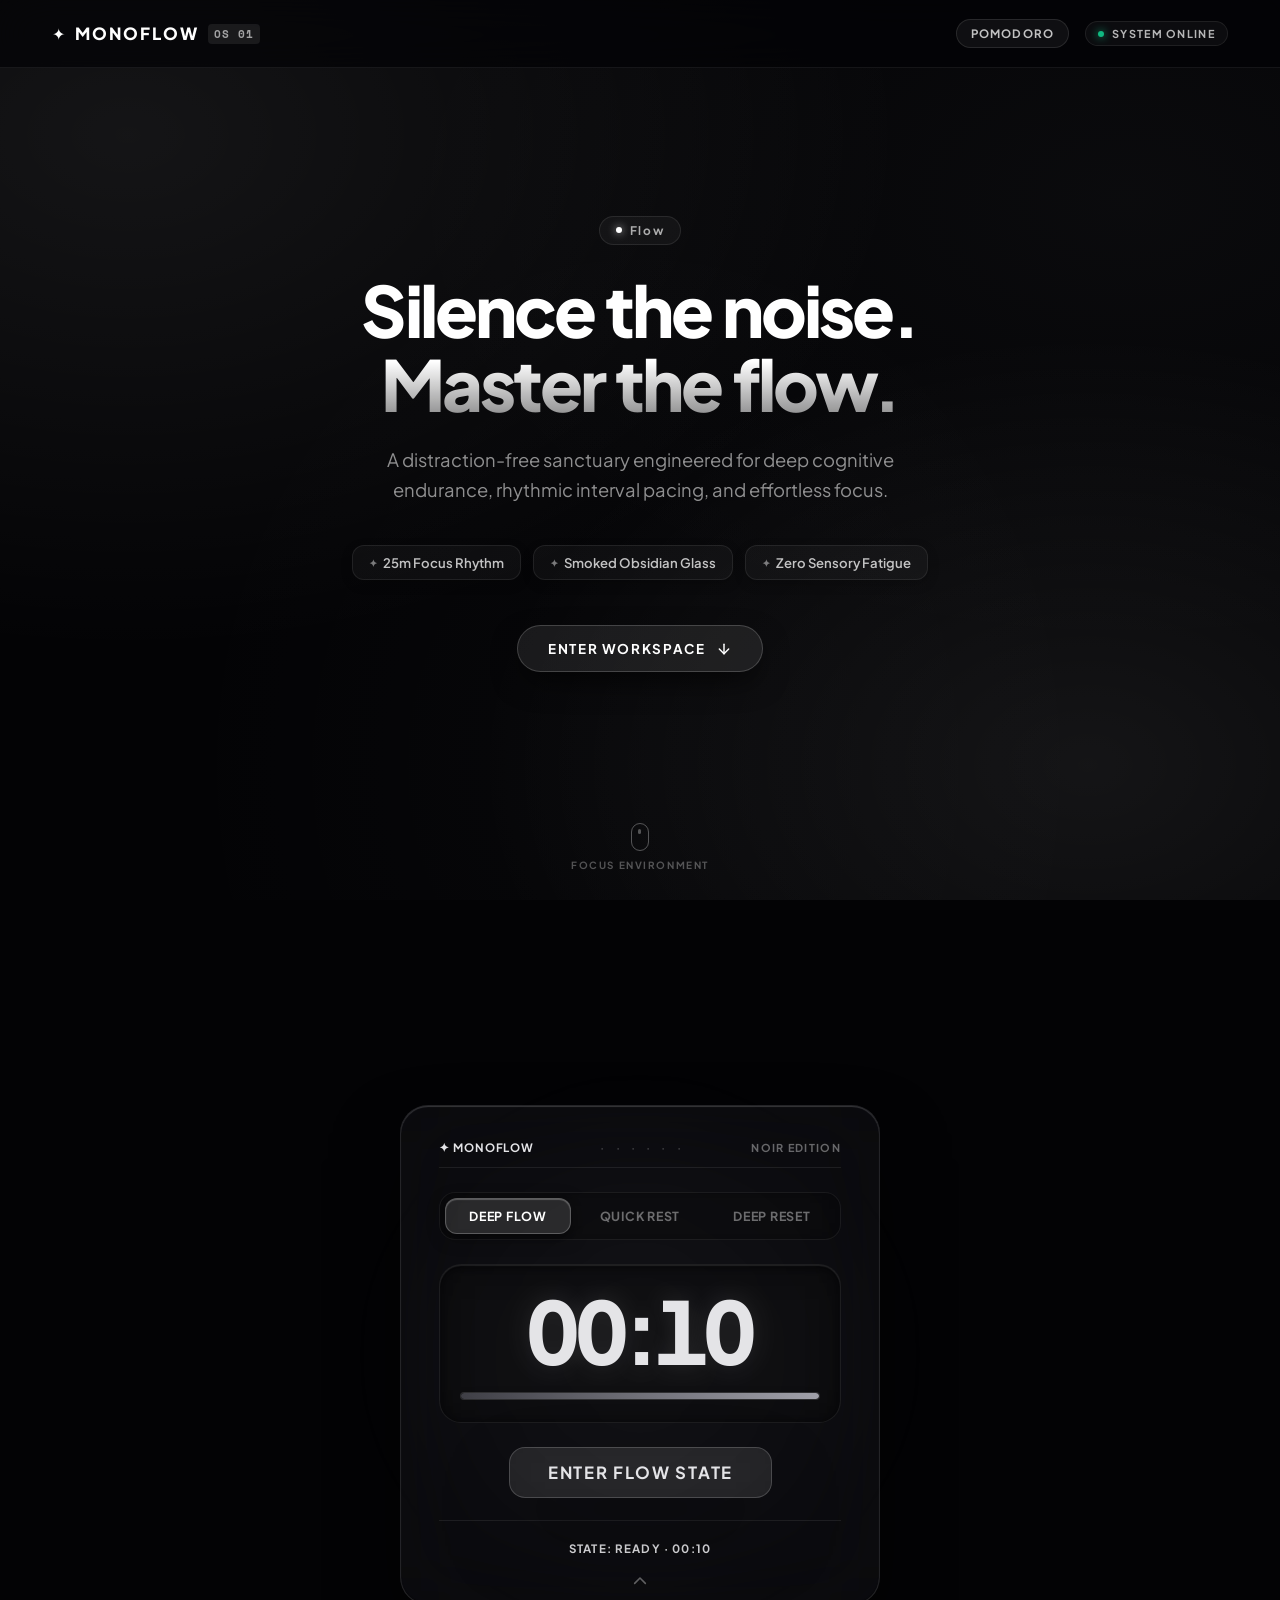
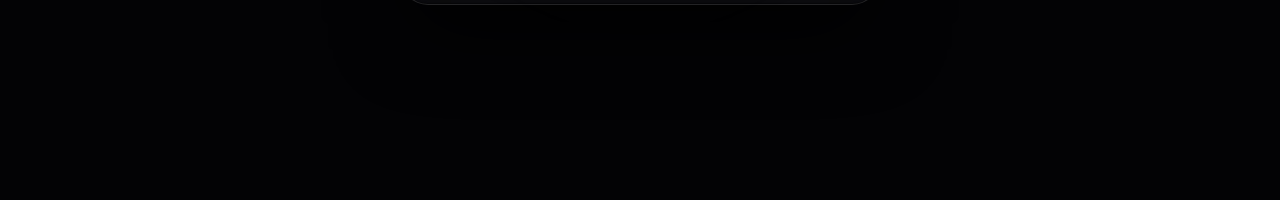
==== commit 8ca0c26f: "Add full-height minimalist hero page and clean dedicated timer workspace" ====
--- a/Projects/Pomodoro Timer/index.html
+++ b/Projects/Pomodoro Timer/index.html
@@ -3,89 +3,168 @@
 <head>
   <meta charset="UTF-8">
   <meta name="viewport" content="width=device-width, initial-scale=1.0">
-  <title>00:10 · Monochrome Glass</title>
+  <title>MONOFLOW · Silence The Noise</title>
   <link rel="preconnect" href="https://fonts.googleapis.com">
   <link rel="preconnect" href="https://fonts.gstatic.com" crossorigin>
   <link href="https://fonts.googleapis.com/css2?family=Plus+Jakarta+Sans:wght@400;500;600;700;800&family=Space+Mono:wght@400;700&display=swap" rel="stylesheet">
-  <link rel="stylesheet" href="style.css?v=16">
+  <link rel="stylesheet" href="style.css?v=20">
 </head>
 <body class="theme-pomodoro">
 
-  <main class="container" id="main-container">
-    <!-- Full Expanded View -->
-    <div class="expanded-view" id="expanded-view">
-      
-      <!-- Frosted Glass Monolithic Header -->
-      <div class="terminal-header">
-        <span class="term-tag">
-          <span class="text-full">✦ MONO </span>
-          <span class="text-short">✦ MONO</span>
-        </span>
-        <span class="term-dots">· · · · · ·</span>
-        <span class="term-meta">NOIR </span>
+  <!-- Minimal Glass Header Navigation -->
+  <header class="site-header">
+    <div class="header-inner">
+      <div class="brand">
+        <span class="brand-spark">✦</span>
+        <span class="brand-name">MONOFLOW</span>
+        <span class="brand-badge">OS 01</span>
+      </div>
+      <div class="header-right">
+        <a href="#timer-section" class="nav-cta-link">POMODORO</a>
+        <div class="header-status">
+          <span class="status-pulse"></span>
+          <span class="status-label">SYSTEM ONLINE</span>
+        </div>
+      </div>
+    </div>
+  </header>
+
+  <!-- 1. Full-Height Minimalist Hero Screen -->
+  <section class="hero-screen">
+    <div class="hero-content">
+      <div class="hero-badge">
+        <span class="badge-dot"></span>
+        <span class="badge-text">Flow</span>
       </div>
 
-      <!-- Mode Selector Blocks -->
-      <div class="modes">
-        <button type="button" class="mode-btn active" id="pomodoro-btn">
-          <span class="btn-text-full">DEEP FLOW</span>
-          <span class="btn-text-short">FLOW</span>
-        </button>
-        <button type="button" class="mode-btn" id="short-break-btn">
-          <span class="btn-text-full">QUICK REST</span>
-          <span class="btn-text-short">REST</span>
-        </button>
-        <button type="button" class="mode-btn" id="long-break-btn">
-          <span class="btn-text-full">DEEP RESET</span>
-          <span class="btn-text-short">RESET</span>
-        </button>
-      </div>
+      <h1 class="hero-title">
+        Silence the noise.<br>
+        <span class="hero-gradient-text">Master the flow.</span>
+      </h1>
 
-      <!-- Timer Display & Glowing Progress Bar -->
-      <div class="timer-box-frame" id="timer-box-frame">
-        <div id="timer">00:10</div>
-        <div class="progress-bar-track" role="progressbar" aria-valuenow="100" aria-valuemin="0" aria-valuemax="100" aria-label="Timer Progress">
-          <div class="progress-bar-fill" id="progress-bar-fill"></div>
+      <p class="hero-description">
+        A distraction-free sanctuary engineered for deep cognitive endurance, rhythmic interval pacing, and effortless focus.
+      </p>
+
+      <!-- Key Value Metric Pills -->
+      <div class="hero-pills">
+        <div class="hero-pill">
+          <span class="pill-dot">✦</span>
+          <span>25m Focus Rhythm</span>
+        </div>
+        <div class="hero-pill">
+          <span class="pill-dot">✦</span>
+          <span>Smoked Obsidian Glass</span>
+        </div>
+        <div class="hero-pill">
+          <span class="pill-dot">✦</span>
+          <span>Zero Sensory Fatigue</span>
         </div>
       </div>
 
-      <!-- Action Button -->
-      <button type="button" id="start-btn">
-        <span class="btn-text-full">ENTER FLOW STATE</span>
-        <span class="btn-text-short">ENTER FLOW</span>
-      </button>
-
-      <!-- Ambient Glass Footer & Status -->
-      <div class="terminal-footer">
-        <div class="term-barcode" aria-hidden="true"></div>
-        <div class="term-status" id="term-status">
-          <span class="status-full">STATE: READY · 00:10</span>
-          <span class="status-short">READY · 00:10</span>
-        </div>
+      <!-- Action Button to Transition to Clean Timer Environment -->
+      <div class="hero-actions">
+        <a href="#timer-section" class="hero-cta-btn" id="hero-cta-btn">
+          <span>ENTER WORKSPACE</span>
+          <svg viewBox="0 0 24 24" width="16" height="16" stroke="currentColor" stroke-width="2.2" fill="none" stroke-linecap="round" stroke-linejoin="round">
+            <line x1="12" y1="5" x2="12" y2="19"></line>
+            <polyline points="19 12 12 19 5 12"></polyline>
+          </svg>
+        </a>
       </div>
     </div>
 
-    <!-- Minimal Collapse / Expand Button (Bottom-Center Aligned) -->
-    <button type="button" class="collapse-btn" id="collapse-btn" aria-label="Toggle minimal view" title="Toggle Minimal View">
-      <svg class="collapse-icon-expanded" viewBox="0 0 24 24" width="16" height="16" stroke="currentColor" stroke-width="2.4" fill="none" stroke-linecap="round" stroke-linejoin="round">
-        <polyline points="4 14 12 6 20 14"></polyline>
-      </svg>
-    </button>
+    <!-- Gentle Scroll Indicator -->
+    <a href="#timer-section" class="scroll-indicator" aria-label="Scroll to timer environment">
+      <span class="scroll-mouse">
+        <span class="scroll-wheel"></span>
+      </span>
+      <span class="scroll-text">FOCUS ENVIRONMENT</span>
+    </a>
+  </section>
 
-    <!-- Ultra-Minimal Collapsed Zen Pill View -->
-    <div class="collapsed-view" id="collapsed-view" role="button" tabindex="0" title="Click to expand">
-      <span class="collapsed-dot"></span>
-      <span class="collapsed-timer" id="collapsed-timer">00:10</span>
-      <span class="collapsed-mode" id="collapsed-mode">
-        <span class="mode-full">DEEP FLOW</span>
-        <span class="mode-short">FLOW</span>
-      </span>
-      <svg class="expand-icon" viewBox="0 0 24 24" width="14" height="14" stroke="currentColor" stroke-width="2.4" fill="none" stroke-linecap="round" stroke-linejoin="round">
-        <polyline points="6 9 12 15 18 9"></polyline>
-      </svg>
+  <!-- 2. Clean Dedicated Timer Environment (Below Hero Screen) -->
+  <section class="timer-section" id="timer-section">
+    <div class="timer-ambient-glow" aria-hidden="true"></div>
+
+    <div class="timer-container-wrapper">
+      <main class="container" id="main-container">
+        <!-- Full Expanded View -->
+        <div class="expanded-view" id="expanded-view">
+          
+          <!-- Frosted Glass Monolithic Header -->
+          <div class="terminal-header">
+            <span class="term-tag">
+              <span class="text-full">✦ MONOFLOW</span>
+              <span class="text-short">✦ MONO</span>
+            </span>
+            <span class="term-dots">· · · · · ·</span>
+            <span class="term-meta">NOIR EDITION</span>
+          </div>
+
+          <!-- Mode Selector Blocks -->
+          <div class="modes">
+            <button type="button" class="mode-btn active" id="pomodoro-btn">
+              <span class="btn-text-full">DEEP FLOW</span>
+              <span class="btn-text-short">FLOW</span>
+            </button>
+            <button type="button" class="mode-btn" id="short-break-btn">
+              <span class="btn-text-full">QUICK REST</span>
+              <span class="btn-text-short">REST</span>
+            </button>
+            <button type="button" class="mode-btn" id="long-break-btn">
+              <span class="btn-text-full">DEEP RESET</span>
+              <span class="btn-text-short">RESET</span>
+            </button>
+          </div>
+
+          <!-- Timer Display & Glowing Progress Bar -->
+          <div class="timer-box-frame" id="timer-box-frame">
+            <div id="timer">00:10</div>
+            <div class="progress-bar-track" role="progressbar" aria-valuenow="100" aria-valuemin="0" aria-valuemax="100" aria-label="Timer Progress">
+              <div class="progress-bar-fill" id="progress-bar-fill"></div>
+            </div>
+          </div>
+
+          <!-- Action Button -->
+          <button type="button" id="start-btn">
+            <span class="btn-text-full">ENTER FLOW STATE</span>
+            <span class="btn-text-short">ENTER FLOW</span>
+          </button>
+
+          <!-- Ambient Glass Footer & Status -->
+          <div class="terminal-footer">
+            <div class="term-barcode" aria-hidden="true"></div>
+            <div class="term-status" id="term-status">
+              <span class="status-full">STATE: READY · 00:10</span>
+              <span class="status-short">READY · 00:10</span>
+            </div>
+          </div>
+        </div>
+
+        <!-- Minimal Collapse / Expand Button (Bottom-Center Aligned) -->
+        <button type="button" class="collapse-btn" id="collapse-btn" aria-label="Toggle minimal view" title="Toggle Minimal View">
+          <svg class="collapse-icon-expanded" viewBox="0 0 24 24" width="16" height="16" stroke="currentColor" stroke-width="2.4" fill="none" stroke-linecap="round" stroke-linejoin="round">
+            <polyline points="4 14 12 6 20 14"></polyline>
+          </svg>
+        </button>
+
+        <!-- Ultra-Minimal Collapsed Zen Pill View -->
+        <div class="collapsed-view" id="collapsed-view" role="button" tabindex="0" title="Click to expand">
+          <span class="collapsed-dot"></span>
+          <span class="collapsed-timer" id="collapsed-timer">00:10</span>
+          <span class="collapsed-mode" id="collapsed-mode">
+            <span class="mode-full">DEEP FLOW</span>
+            <span class="mode-short">FLOW</span>
+          </span>
+          <svg class="expand-icon" viewBox="0 0 24 24" width="14" height="14" stroke="currentColor" stroke-width="2.4" fill="none" stroke-linecap="round" stroke-linejoin="round">
+            <polyline points="6 9 12 15 18 9"></polyline>
+          </svg>
+        </div>
+      </main>
     </div>
-  </main>
+  </section>
 
-  <script src="script.js?v=10"></script>
+  <script src="script.js?v=14"></script>
 </body>
 </html>
--- a/Projects/Pomodoro Timer/style.css
+++ b/Projects/Pomodoro Timer/style.css
@@ -1,3 +1,7 @@
+html {
+  scroll-behavior: smooth;
+}
+
 * {
   box-sizing: border-box;
   margin: 0;
@@ -71,8 +75,7 @@
   font-family: var(--font-display);
   min-height: 100vh;
   display: flex;
-  justify-content: center;
-  align-items: center;
+  flex-direction: column;
   background-color: var(--bg-color);
   background-image: 
     radial-gradient(at 10% 15%, var(--orb-1) 0px, transparent 48%),
@@ -84,9 +87,351 @@
   color: var(--text-main);
   transition: background-color 0.6s cubic-bezier(0.4, 0, 0.2, 1),
               color 0.4s ease;
-  padding: 1.5rem;
+  padding: 0;
+  margin: 0;
   -webkit-font-smoothing: antialiased;
   overflow-x: hidden;
+}
+
+/* ----------------------------------------------------
+   Site Glass Header Navigation
+----------------------------------------------------- */
+
+.site-header {
+  width: 100%;
+  height: 68px;
+  border-bottom: 1px solid rgba(255, 255, 255, 0.07);
+  background: rgba(3, 3, 5, 0.65);
+  backdrop-filter: blur(24px);
+  -webkit-backdrop-filter: blur(24px);
+  position: fixed;
+  top: 0;
+  left: 0;
+  z-index: 100;
+  display: flex;
+  align-items: center;
+}
+
+.header-inner {
+  max-width: 1240px;
+  width: 100%;
+  margin: 0 auto;
+  padding: 0 2rem;
+  display: flex;
+  justify-content: space-between;
+  align-items: center;
+}
+
+.brand {
+  display: inline-flex;
+  align-items: center;
+  gap: 0.6rem;
+  user-select: none;
+}
+
+.brand-spark {
+  color: #FFFFFF;
+  font-size: 1rem;
+}
+
+.brand-name {
+  font-family: var(--font-display);
+  font-weight: 800;
+  font-size: 1.05rem;
+  letter-spacing: 0.12em;
+  color: #FFFFFF;
+}
+
+.brand-badge {
+  font-family: var(--font-mono);
+  font-size: 0.68rem;
+  font-weight: 700;
+  padding: 2px 6px;
+  border-radius: 4px;
+  background: rgba(255, 255, 255, 0.08);
+  color: rgba(255, 255, 255, 0.6);
+  letter-spacing: 0.08em;
+}
+
+.header-right {
+  display: flex;
+  align-items: center;
+  gap: 1rem;
+}
+
+.nav-cta-link {
+  font-family: var(--font-display);
+  font-size: 0.72rem;
+  font-weight: 700;
+  letter-spacing: 0.1em;
+  color: rgba(255, 255, 255, 0.75);
+  background: rgba(255, 255, 255, 0.05);
+  border: 1px solid rgba(255, 255, 255, 0.1);
+  padding: 6px 14px;
+  border-radius: 999px;
+  text-decoration: none;
+  transition: all 0.2s ease;
+}
+
+.nav-cta-link:hover {
+  color: #FFFFFF;
+  background: rgba(255, 255, 255, 0.12);
+  border-color: rgba(255, 255, 255, 0.2);
+}
+
+.header-status {
+  display: inline-flex;
+  align-items: center;
+  gap: 0.5rem;
+  padding: 5px 12px;
+  border-radius: 999px;
+  background: rgba(255, 255, 255, 0.04);
+  border: 1px solid rgba(255, 255, 255, 0.08);
+}
+
+.status-pulse {
+  width: 6px;
+  height: 6px;
+  border-radius: 50%;
+  background: #10B981;
+  box-shadow: 0 0 8px #10B981;
+}
+
+.status-label {
+  font-size: 0.68rem;
+  font-weight: 700;
+  letter-spacing: 0.12em;
+  color: rgba(255, 255, 255, 0.7);
+}
+
+/* ----------------------------------------------------
+   1. Full-Height Hero Screen
+----------------------------------------------------- */
+
+.hero-screen {
+  min-height: 100vh;
+  display: flex;
+  flex-direction: column;
+  justify-content: center;
+  align-items: center;
+  padding: 100px 2rem 5rem 2rem;
+  position: relative;
+  box-sizing: border-box;
+}
+
+.hero-content {
+  max-width: 820px;
+  width: 100%;
+  display: flex;
+  flex-direction: column;
+  align-items: center;
+  text-align: center;
+  margin: auto 0;
+}
+
+.hero-badge {
+  display: inline-flex;
+  align-items: center;
+  gap: 8px;
+  padding: 6px 16px;
+  border-radius: 999px;
+  background: rgba(255, 255, 255, 0.04);
+  border: 1px solid rgba(255, 255, 255, 0.09);
+  margin-bottom: 1.75rem;
+}
+
+.badge-dot {
+  width: 6px;
+  height: 6px;
+  border-radius: 50%;
+  background: #FFFFFF;
+  box-shadow: 0 0 8px rgba(255, 255, 255, 0.8);
+}
+
+.badge-text {
+  font-size: 0.74rem;
+  letter-spacing: 0.14em;
+  font-weight: 700;
+  color: rgba(255, 255, 255, 0.65);
+}
+
+.hero-title {
+  font-size: clamp(3rem, 5.5vw, 4.8rem);
+  font-weight: 800;
+  line-height: 1.05;
+  letter-spacing: -0.04em;
+  color: #FFFFFF;
+  margin: 0 0 1.5rem 0;
+}
+
+.hero-gradient-text {
+  background: linear-gradient(180deg, #FFFFFF 25%, rgba(255, 255, 255, 0.45) 100%);
+  -webkit-background-clip: text;
+  -webkit-text-fill-color: transparent;
+}
+
+.hero-description {
+  font-size: 1.15rem;
+  line-height: 1.65;
+  color: rgba(255, 255, 255, 0.55);
+  max-width: 580px;
+  margin: 0 auto 2.5rem auto;
+  font-weight: 400;
+}
+
+.hero-pills {
+  display: flex;
+  flex-wrap: wrap;
+  justify-content: center;
+  gap: 0.75rem;
+  margin-bottom: 2.8rem;
+}
+
+.hero-pill {
+  display: inline-flex;
+  align-items: center;
+  gap: 6px;
+  padding: 8px 16px;
+  border-radius: 12px;
+  background: rgba(255, 255, 255, 0.035);
+  border: 1px solid rgba(255, 255, 255, 0.08);
+  font-size: 0.82rem;
+  font-weight: 600;
+  color: rgba(255, 255, 255, 0.75);
+  box-shadow: 0 4px 12px rgba(0, 0, 0, 0.2);
+}
+
+.pill-dot {
+  font-size: 0.65rem;
+  color: rgba(255, 255, 255, 0.45);
+}
+
+.hero-actions {
+  display: flex;
+  justify-content: center;
+  align-items: center;
+  margin-bottom: 2rem;
+}
+
+.hero-cta-btn {
+  display: inline-flex;
+  align-items: center;
+  gap: 0.65rem;
+  padding: 14px 30px;
+  border-radius: 999px;
+  background: rgba(255, 255, 255, 0.08);
+  border: 1px solid rgba(255, 255, 255, 0.18);
+  color: #FFFFFF;
+  font-family: var(--font-display);
+  font-size: 0.84rem;
+  font-weight: 700;
+  letter-spacing: 0.12em;
+  text-decoration: none;
+  transition: all 0.25s cubic-bezier(0.16, 1, 0.3, 1);
+  box-shadow: 0 12px 32px -8px rgba(0, 0, 0, 0.8);
+}
+
+.hero-cta-btn:hover {
+  background: rgba(255, 255, 255, 0.16);
+  border-color: rgba(255, 255, 255, 0.35);
+  transform: translateY(-2px);
+  box-shadow: 0 18px 40px -8px rgba(255, 255, 255, 0.08);
+}
+
+.hero-cta-btn:active {
+  transform: translateY(1px);
+}
+
+/* Scroll Indicator at Bottom of Hero */
+.scroll-indicator {
+  position: absolute;
+  bottom: 1.8rem;
+  left: 50%;
+  transform: translateX(-50%);
+  display: flex;
+  flex-direction: column;
+  align-items: center;
+  gap: 8px;
+  color: rgba(255, 255, 255, 0.3);
+  text-decoration: none;
+  transition: color 0.2s ease;
+}
+
+.scroll-indicator:hover {
+  color: rgba(255, 255, 255, 0.7);
+}
+
+.scroll-mouse {
+  width: 18px;
+  height: 28px;
+  border-radius: 10px;
+  border: 1.5px solid currentColor;
+  display: flex;
+  justify-content: center;
+  padding-top: 5px;
+  box-sizing: border-box;
+}
+
+.scroll-wheel {
+  width: 3px;
+  height: 5px;
+  background: currentColor;
+  border-radius: 2px;
+  animation: scrollWheelBounce 1.6s infinite ease-in-out;
+}
+
+@keyframes scrollWheelBounce {
+  0%, 100% {
+    transform: translateY(0);
+    opacity: 1;
+  }
+  50% {
+    transform: translateY(6px);
+    opacity: 0.3;
+  }
+}
+
+.scroll-text {
+  font-size: 0.62rem;
+  font-weight: 700;
+  letter-spacing: 0.16em;
+  text-transform: uppercase;
+}
+
+/* ----------------------------------------------------
+   2. Clean Dedicated Timer Environment (Below Hero)
+----------------------------------------------------- */
+
+.timer-section {
+  min-height: 100vh;
+  display: flex;
+  flex-direction: column;
+  justify-content: center;
+  align-items: center;
+  padding: 90px 1.5rem 5rem 1.5rem;
+  position: relative;
+  box-sizing: border-box;
+}
+
+.timer-container-wrapper {
+  display: flex;
+  flex-direction: column;
+  align-items: center;
+  gap: 2.2rem;
+  width: 100%;
+  max-width: 480px;
+  z-index: 2;
+}
+
+.timer-ambient-glow {
+  position: absolute;
+  width: 580px;
+  height: 580px;
+  border-radius: 50%;
+  background: radial-gradient(circle, rgba(255, 255, 255, 0.04) 0%, transparent 68%);
+  pointer-events: none;
+  z-index: 1;
+  filter: blur(40px);
 }
 
 /* ----------------------------------------------------
@@ -514,10 +859,73 @@
 }
 
 /* ----------------------------------------------------
-   Responsive Mobile Adjustments
+   Responsive Layout Adjustments
 ----------------------------------------------------- */
 
+@media (max-width: 960px) {
+  .hero-screen {
+    padding: 100px 1.5rem 4rem 1.5rem;
+  }
+
+  .hero-title {
+    font-size: clamp(2.6rem, 7vw, 3.8rem);
+  }
+
+  .hero-description {
+    font-size: 1.05rem;
+  }
+
+  .timer-section {
+    padding: 80px 1.25rem 4rem 1.25rem;
+  }
+}
+
 @media (max-width: 480px) {
+  .header-inner {
+    padding: 0 1.25rem;
+  }
+
+  .nav-cta-link {
+    font-size: 0.68rem;
+    padding: 5px 10px;
+  }
+
+  .hero-screen {
+    padding: 90px 1.2rem 3rem 1.2rem;
+  }
+
+  .hero-title {
+    font-size: clamp(2.2rem, 9.5vw, 3rem);
+  }
+
+  .hero-description {
+    font-size: 0.96rem;
+    margin-bottom: 2rem;
+  }
+
+  .hero-pills {
+    gap: 0.5rem;
+    margin-bottom: 2.2rem;
+  }
+
+  .hero-pill {
+    font-size: 0.75rem;
+    padding: 6px 12px;
+  }
+
+  .hero-cta-btn {
+    padding: 12px 24px;
+    font-size: 0.8rem;
+  }
+
+  .scroll-indicator {
+    display: none;
+  }
+
+  .timer-section {
+    padding: 70px 1rem 3.5rem 1rem;
+  }
+
   .text-full,
   .btn-text-full,
   .status-full {
